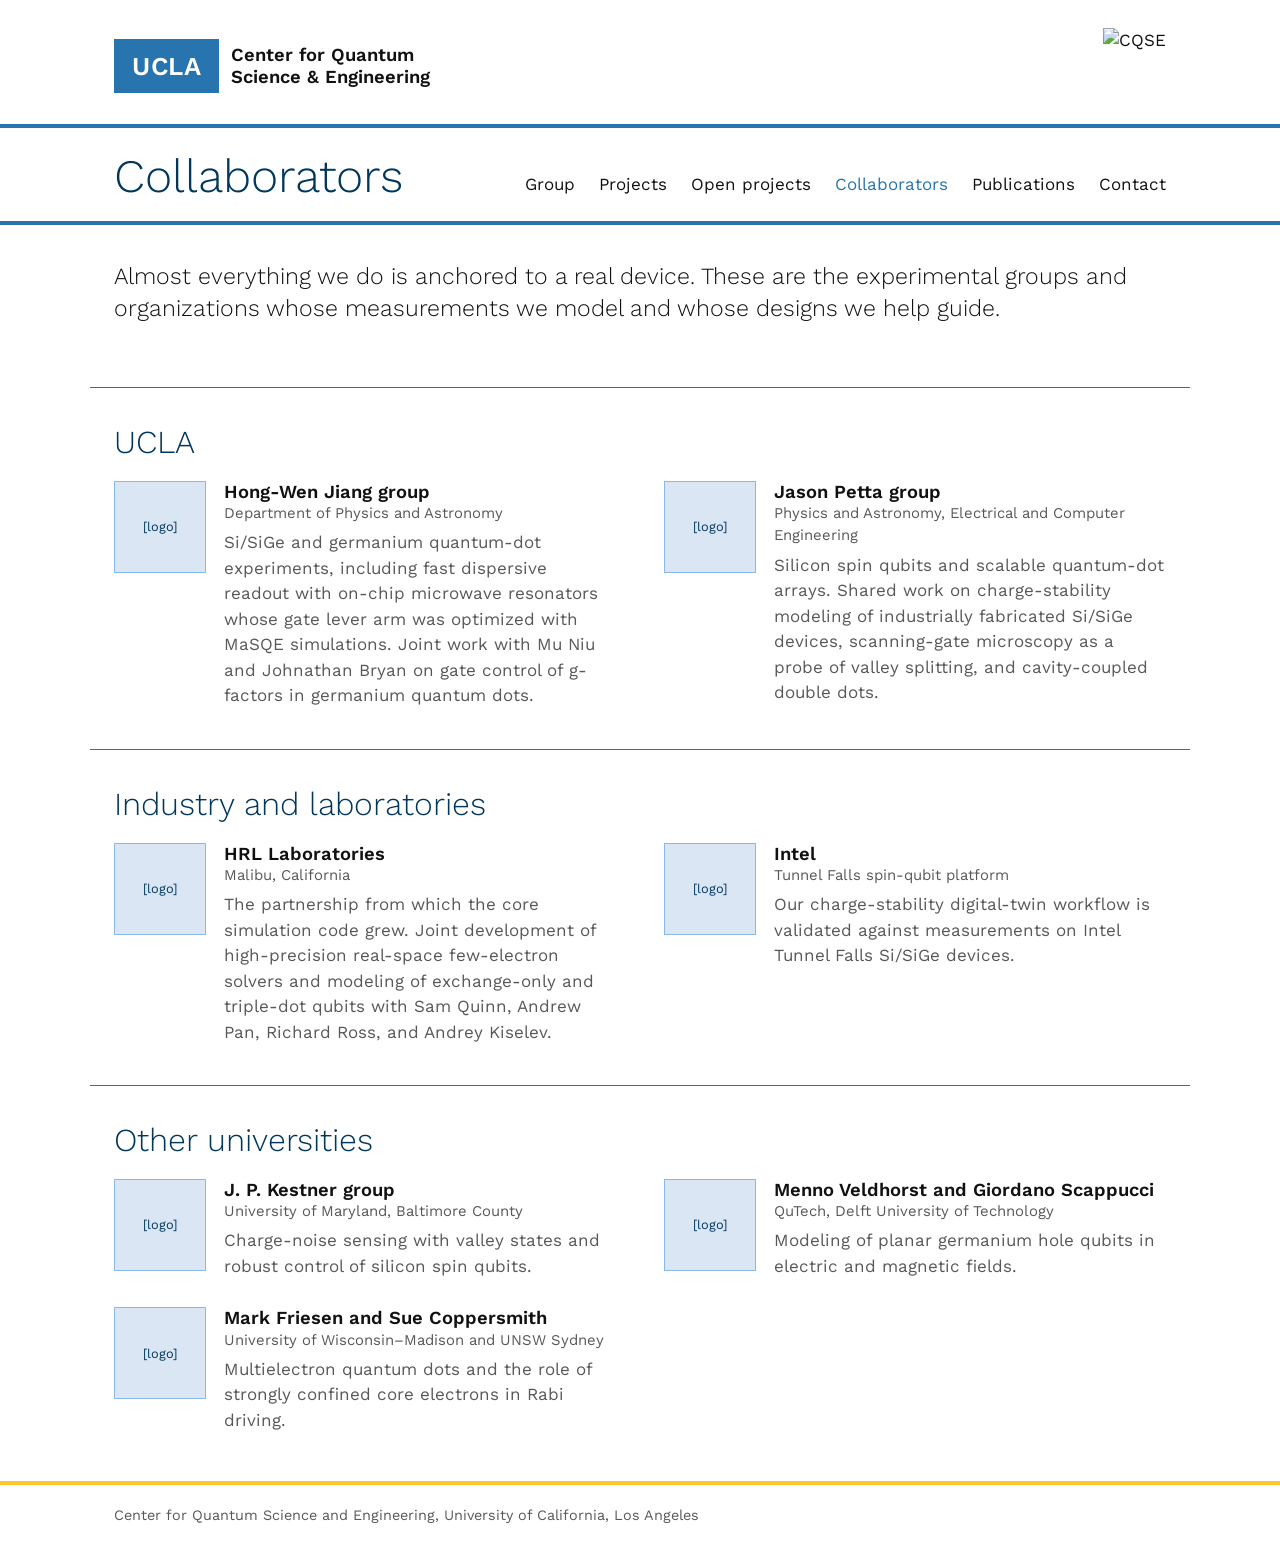
==== collaborators.html @ 6f3a51d3 "Add files via upload" ====
<!DOCTYPE html>
<html lang="en">
<head>
<meta charset="utf-8">
<meta name="viewport" content="width=device-width, initial-scale=1">
<title>Collaborators — Quantum Device Modeling Group, UCLA</title>
<link rel="preconnect" href="https://fonts.googleapis.com">
<link rel="preconnect" href="https://fonts.gstatic.com" crossorigin>
<link href="https://fonts.googleapis.com/css2?family=Work+Sans:wght@300;400;600&display=swap" rel="stylesheet">
<link rel="stylesheet" href="style.css">
</head>
<body>
<header>
  <div class="wrap lockup">
    <a class="ucla" href="https://www.cqse.ucla.edu/"><span class="ucla-mark">UCLA</span><span class="ucla-text">Center for Quantum<br>Science &amp; Engineering</span></a>
    <img class="cqse" src="images/cqse-logo.png" alt="CQSE">
  </div>
  <div class="rule"></div>
  <div class="wrap titlebar">
    <h1>Collaborators</h1>
    <nav aria-label="Sections"><ul><li><a href="index.html#group">Group</a></li><li><a href="index.html#projects">Projects</a></li><li><a href="index.html#open">Open projects</a></li><li><a href="collaborators.html" aria-current="page">Collaborators</a></li><li><a href="index.html#publications">Publications</a></li><li><a href="index.html#contact">Contact</a></li></ul></nav>
  </div>
  <div class="rule"></div>
</header>

<main>
  <section class="wrap"><p class="lede narrow">Almost everything we do is anchored to a real device. These are the experimental groups and organizations whose measurements we model and whose designs we help guide.</p></section>
  <section class="wrap"><h2>UCLA</h2><div class="collab-grid"><div class="collab">
      <div class="logo placeholder small-ph">[logo]</div>
      <div><h3>Hong-Wen Jiang group</h3><div class="muted small">Department of Physics and Astronomy</div><p class="muted">Si/SiGe and germanium quantum-dot experiments, including fast dispersive readout with on-chip microwave resonators whose gate lever arm was optimized with MaSQE simulations. Joint work with Mu Niu and Johnathan Bryan on gate control of g-factors in germanium quantum dots.</p></div>
    </div><div class="collab">
      <div class="logo placeholder small-ph">[logo]</div>
      <div><h3>Jason Petta group</h3><div class="muted small">Physics and Astronomy, Electrical and Computer Engineering</div><p class="muted">Silicon spin qubits and scalable quantum-dot arrays. Shared work on charge-stability modeling of industrially fabricated Si/SiGe devices, scanning-gate microscopy as a probe of valley splitting, and cavity-coupled double dots.</p></div>
    </div></div></section>
<section class="wrap"><h2>Industry and laboratories</h2><div class="collab-grid"><div class="collab">
      <div class="logo placeholder small-ph">[logo]</div>
      <div><h3>HRL Laboratories</h3><div class="muted small">Malibu, California</div><p class="muted">The partnership from which the core simulation code grew. Joint development of high-precision real-space few-electron solvers and modeling of exchange-only and triple-dot qubits with Sam Quinn, Andrew Pan, Richard Ross, and Andrey Kiselev.</p></div>
    </div><div class="collab">
      <div class="logo placeholder small-ph">[logo]</div>
      <div><h3>Intel</h3><div class="muted small">Tunnel Falls spin-qubit platform</div><p class="muted">Our charge-stability digital-twin workflow is validated against measurements on Intel Tunnel Falls Si/SiGe devices.</p></div>
    </div></div></section>
<section class="wrap"><h2>Other universities</h2><div class="collab-grid"><div class="collab">
      <div class="logo placeholder small-ph">[logo]</div>
      <div><h3>J. P. Kestner group</h3><div class="muted small">University of Maryland, Baltimore County</div><p class="muted">Charge-noise sensing with valley states and robust control of silicon spin qubits.</p></div>
    </div><div class="collab">
      <div class="logo placeholder small-ph">[logo]</div>
      <div><h3>Menno Veldhorst and Giordano Scappucci</h3><div class="muted small">QuTech, Delft University of Technology</div><p class="muted">Modeling of planar germanium hole qubits in electric and magnetic fields.</p></div>
    </div><div class="collab">
      <div class="logo placeholder small-ph">[logo]</div>
      <div><h3>Mark Friesen and Sue Coppersmith</h3><div class="muted small">University of Wisconsin–Madison and UNSW Sydney</div><p class="muted">Multielectron quantum dots and the role of strongly confined core electrons in Rabi driving.</p></div>
    </div></div></section>

</main>
<footer><div class="wrap">Center for Quantum Science and Engineering, University of California, Los Angeles</div></footer>
</body>
</html>
---- style.css ----
:root { --blue:#2774AE; --navy:#00375B; --gold:#FFC72B; --lightblue:#DAE6F4; --midblue:#8AB8E8; --gray:#57585B; --line:#D5DBE0; --ink:#111111; }
* { box-sizing: border-box; }
html { scroll-behavior: smooth; }
@media (prefers-reduced-motion: reduce) { html { scroll-behavior: auto; } }
body { margin: 0; background: #fff; color: var(--ink); font-family: "Helvetica Neue", "Work Sans", Helvetica, Arial, sans-serif; font-size: 17px; line-height: 1.5; }
h1, h2, h3 { margin: 0; line-height: 1.15; }
h1 { font-size: clamp(1.8rem, 4vw, 2.9rem); font-weight: 300; color: var(--navy); }
h2 { font-size: clamp(1.5rem, 3vw, 2rem); font-weight: 300; color: var(--navy); margin-bottom: 20px; }
h3 { font-size: 1.35rem; font-weight: 600; }
a { color: var(--blue); text-decoration: none; }
a:hover { color: var(--navy); text-decoration: underline; }
:focus-visible { outline: 2px solid var(--gold); outline-offset: 3px; }
.wrap { max-width: 1100px; margin: 0 auto; padding-left: 24px; padding-right: 24px; }
.muted { color: var(--gray); }
.small { font-size: 0.93rem; }
.name { font-weight: 600; }
.rule { height: 4px; background: var(--blue); }
p { margin: 0 0 1em; }

/* header */
.lockup { display: flex; justify-content: space-between; align-items: center; gap: 16px; padding-top: 28px; padding-bottom: 20px; }
.ucla { display: flex; align-items: center; gap: 12px; color: var(--ink); text-decoration: none; }
.ucla:hover { text-decoration: none; }
.ucla-mark { background: var(--blue); color: #fff; font-weight: 600; font-size: 1.6rem; letter-spacing: 0.02em; padding: 8px 18px; }
.ucla-text { font-weight: 600; font-size: 1.15rem; line-height: 1.2; }
.cqse { height: 76px; width: auto; }
.titlebar { display: flex; justify-content: space-between; align-items: flex-end; gap: 24px; flex-wrap: wrap; padding-top: 22px; padding-bottom: 18px; }
nav ul { list-style: none; margin: 0; padding: 0 0 6px; display: flex; flex-wrap: wrap; gap: 8px 24px; }
nav a { color: var(--ink); }
nav a[aria-current="page"] { color: var(--blue); }

/* sections */
section { padding-top: 36px; padding-bottom: 40px; }
main > section + section { border-top: 1px solid var(--blue); }
main > section.wrap + section.wrap { max-width: 1100px; }
.intro { display: grid; grid-template-columns: 1fr 1.05fr; gap: 44px; align-items: center; }
.lede { font-size: 1.45rem; font-weight: 300; line-height: 1.35; }
.lede.narrow { max-width: 44em; }
.group-photo { width: 100%; height: auto; display: block; }

/* people */
.people { list-style: none; margin: 0; padding: 0; display: grid; grid-template-columns: repeat(auto-fill, minmax(190px, 1fr)); gap: 28px 24px; }
.headshot { aspect-ratio: 1 / 1; width: 100%; background: var(--lightblue); border: 1px solid var(--midblue); display: flex; align-items: center; justify-content: center; color: var(--navy); font-size: 0.9rem; margin-bottom: 10px; }
.headshot img { width: 100%; height: 100%; object-fit: cover; display: block; }
.role { color: var(--gray); font-size: 0.93rem; line-height: 1.35; }
.alumni { margin-top: 32px; }
.alumni h3 { font-size: 1.05rem; margin-bottom: 6px; }
.alumni ul { list-style: none; margin: 0; padding: 0; }

/* projects */
.project { display: grid; grid-template-columns: 400px 1fr; gap: 40px; align-items: start; padding: 32px 0; border-top: 1px solid var(--line); }
.project:first-of-type { border-top: 0; padding-top: 0; }
.project.flip { grid-template-columns: 1fr 400px; }
.project.flip .pic { order: 2; }
.placeholder { background: var(--lightblue); border: 1px solid var(--midblue); color: var(--navy); font-size: 0.9rem; text-align: center; display: flex; align-items: center; justify-content: center; padding: 20px; }
.pic .placeholder { aspect-ratio: 16 / 10; width: 100%; }
.pic img { width: 100%; height: auto; display: block; }
.project h3 { margin-bottom: 10px; }
.chips { display: flex; flex-wrap: wrap; gap: 8px 18px; margin: 4px 0 8px; font-size: 0.95rem; }
.chip { display: inline-flex; align-items: center; gap: 8px; }
.selpubs { margin-top: 14px; font-size: 0.95rem; }
.selpubs .label { font-weight: 600; margin-bottom: 4px; }
.selpubs ul { list-style: none; margin: 0; padding: 0; display: grid; gap: 4px; }

/* tabs */
.tabs { display: flex; flex-wrap: wrap; gap: 0 28px; border-bottom: 1px solid var(--line); margin-bottom: 8px; }
.tabs [role=tab] { font: inherit; font-size: 1.05rem; background: none; border: 0; border-bottom: 3px solid transparent; margin-bottom: -1px; padding: 12px 0 10px; color: var(--gray); cursor: pointer; }
.tabs [role=tab][aria-selected=true] { color: var(--navy); font-weight: 600; border-bottom-color: var(--gold); }
.panel .blurb { padding: 20px 0 4px; font-size: 1.25rem; color: var(--navy); }
.panel .project:first-of-type { padding-top: 12px; }
.sub { margin-top: 10px; }
.sub h4 { margin: 0 0 2px; font-size: 1.05rem; }
.sub p { font-size: 0.97rem; }
.face { width: 32px; height: 32px; border-radius: 50%; object-fit: cover; border: 2px solid var(--gold); flex-shrink: 0; }
.face.alum { border-color: var(--midblue); }
.face.empty { display: inline-block; background: var(--lightblue); }
.alumni li { display: flex; align-items: center; gap: 10px; margin: 6px 0; }

/* open projects */
.open { list-style: none; margin: 0; padding: 0; display: grid; grid-template-columns: repeat(2, minmax(0, 1fr)); gap: 24px 48px; }
.open li { border-top: 1px solid var(--line); padding-top: 12px; }
.open p { margin: 6px 0 8px; }
.open .who { color: var(--navy); font-size: 0.9rem; }
.narrow { max-width: 60ch; }

/* publications */
.pubs { list-style: none; margin: 0; padding: 0; }
.pubs li { display: grid; grid-template-columns: 56px 1fr; gap: 16px; padding: 12px 0; border-top: 1px solid var(--line); }
.pubs .year { color: var(--gray); font-variant-numeric: tabular-nums; }
.pubs a { font-weight: 600; }

/* contact */
.contact { display: grid; grid-template-columns: 1fr 1.4fr; gap: 48px; }
.contact .join { padding-top: 52px; max-width: 34em; }

/* collaborators */
.collab-grid { display: grid; grid-template-columns: repeat(2, minmax(0, 1fr)); gap: 28px 48px; }
.collab { display: flex; gap: 18px; align-items: flex-start; }
.collab h3 { font-size: 1.15rem; }
.collab p { margin: 6px 0 0; }
.small-ph { width: 92px; height: 92px; flex-shrink: 0; padding: 8px; font-size: 0.8rem; }

footer { border-top: 4px solid var(--gold); margin-top: 8px; padding: 20px 0 36px; color: var(--gray); font-size: 0.9rem; }

/* responsive */
@media (max-width: 900px) {
  .project { grid-template-columns: 1fr; gap: 20px; }
  .project.flip .pic { order: 0; }
  .contact { grid-template-columns: 1fr; gap: 28px; }
  .contact .join { padding-top: 0; }
  .collab-grid { grid-template-columns: 1fr; }
  .open { grid-template-columns: 1fr; }
}
@media (max-width: 720px) {
  body { font-size: 16px; }
  .intro { grid-template-columns: 1fr; gap: 24px; }
  .group-photo { order: -1; }
  .cqse { height: 56px; }
  .ucla-mark { font-size: 1.2rem; padding: 6px 12px; }
  .ucla-text { font-size: 0.95rem; }
  .people { grid-template-columns: repeat(2, minmax(0, 1fr)); gap: 20px 16px; }
  .pubs li { grid-template-columns: 1fr; gap: 2px; }
  .titlebar { padding-bottom: 12px; }
}
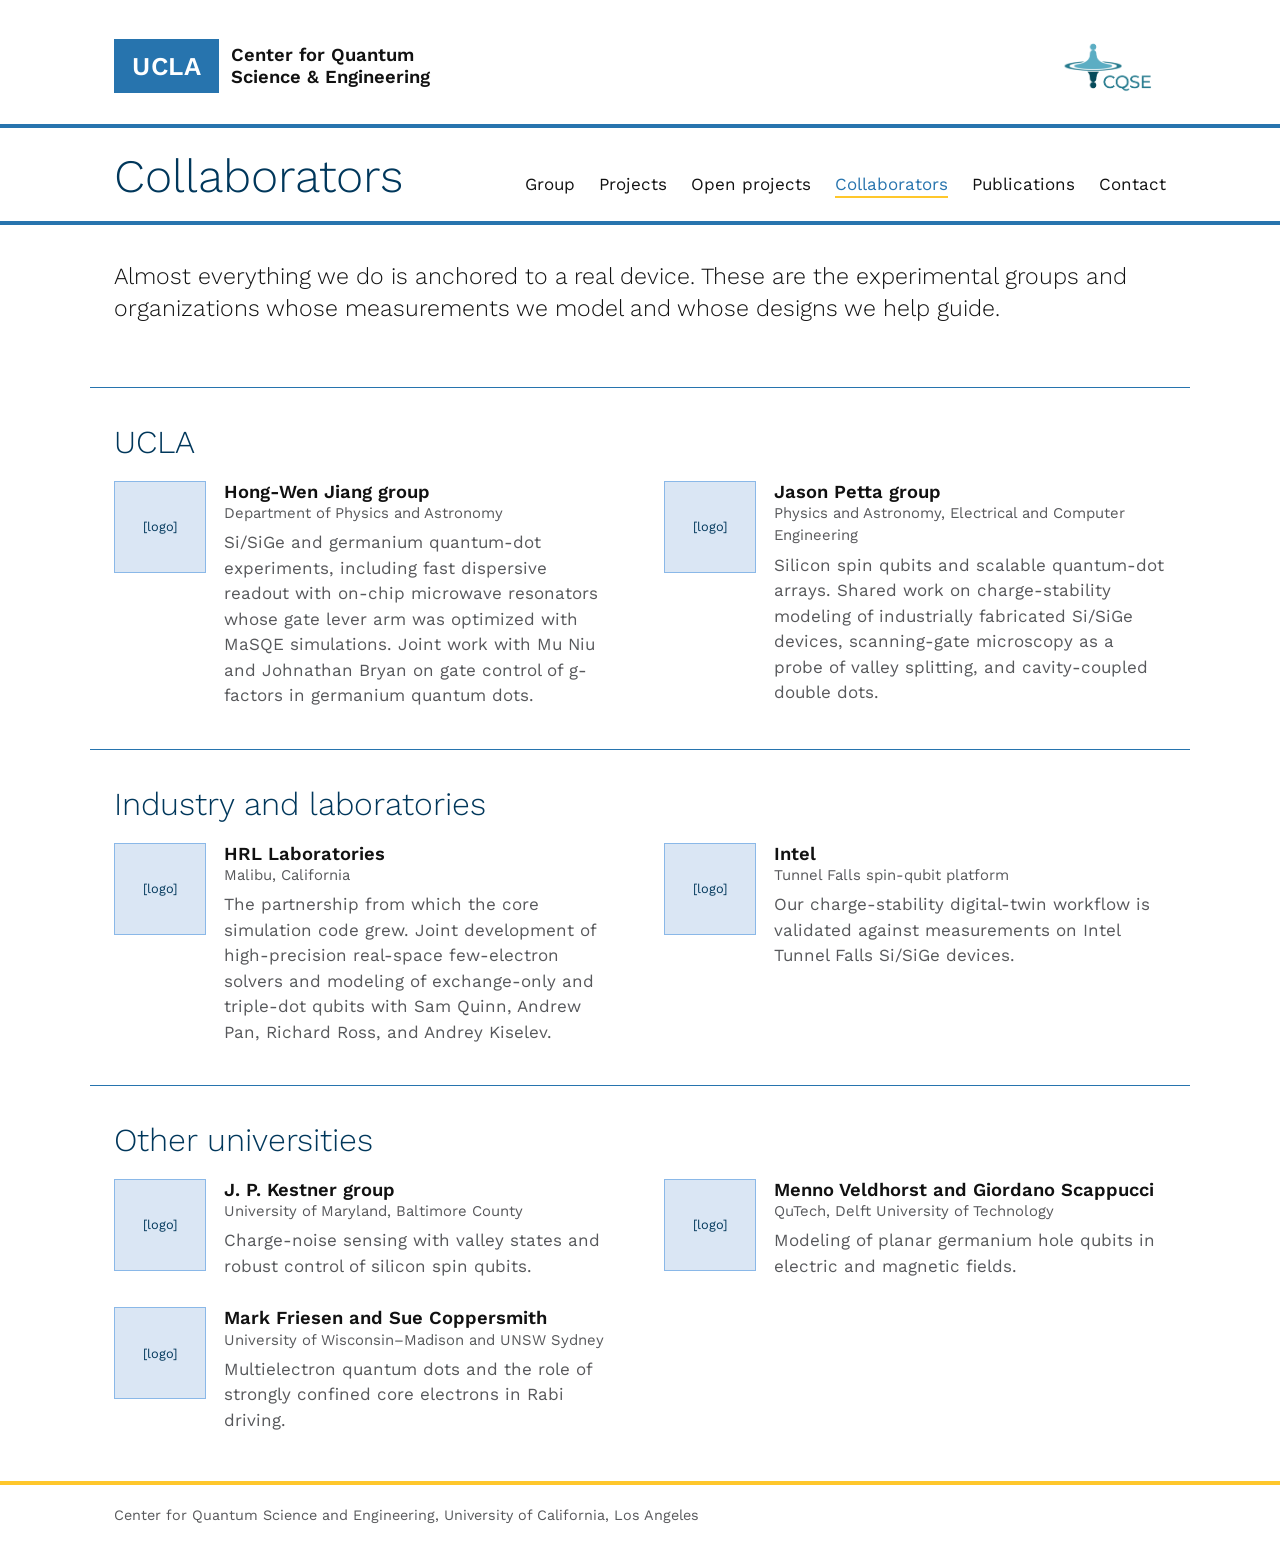
==== commit 75bb0dcb: "Add files via upload" ====
--- a/collaborators.html
+++ b/collaborators.html
@@ -51,6 +51,71 @@
     </div></div></section>
 
 </main>
+<script>
+(function () {
+  var tabs = document.querySelectorAll('.tabs [role=tab]');
+  if (!document.getElementById('person-panel')) { document.querySelectorAll('main > section, .collab').forEach(function (el) { el.classList.add('reveal'); }); if ('IntersectionObserver' in window) { var io2 = new IntersectionObserver(function (es) { es.forEach(function (e) { if (e.isIntersecting) { e.target.classList.add('in'); io2.unobserve(e.target); } }); }); document.querySelectorAll('.reveal').forEach(function (el) { io2.observe(el); }); } return; }
+  function show(id, push) {
+    tabs.forEach(function (t) { t.setAttribute('aria-selected', t.dataset.theme === id ? 'true' : 'false'); });
+    document.querySelectorAll('.panel').forEach(function (p) { p.hidden = p.id !== 'theme-' + id; });
+    if (push && history.replaceState) history.replaceState(null, '', '#' + id);
+  }
+  tabs.forEach(function (t) { t.addEventListener('click', function () { show(t.dataset.theme, true); }); });
+  var h = location.hash.replace('#', '');
+  if (document.getElementById('theme-' + h)) { show(h, false); document.getElementById('projects').scrollIntoView(); }
+  document.querySelectorAll('.more-btn').forEach(function (b) {
+    b.addEventListener('click', function () {
+      document.querySelectorAll('#' + b.dataset.target + ' .more').forEach(function (li) { li.hidden = false; });
+      b.remove();
+    });
+  });
+  var PERSONS = {};
+  var panel = document.getElementById('person-panel'), inner = panel.querySelector('.person-inner'), current = null;
+  function bold(a, last) { return a.replace(new RegExp('([A-Z]\\.(?:\\s?-?[A-Z]\\.)*\\s)?' + last + '\\b', 'g'), function (m) { return '<strong>' + m + '</strong>'; }); }
+  function pubRow(p, last) {
+    var t = p.u ? '<a href="' + p.u + '">' + p.t + '</a>' : '<span class="name">' + p.t + '</span>';
+    return '<li><span class="year">' + p.y + '</span><div>' + t + '<div class="muted small">' + bold(p.a, last).replace(/\.$/, '') + '. ' + p.v + '</div></div></li>';
+  }
+  function render(k) {
+    var d = PERSONS[k];
+    var papers = d.pubs.filter(function (p) { return !p.talk; }), talks = d.pubs.filter(function (p) { return p.talk; });
+    var h = '<button class="close" aria-label="Close">×</button>';
+    h += '<div class="person-head"><img src="' + d.img + '" alt="" onerror="this.style.display=\'none\'"><div><h3>' + d.name + (d.alumni ? ' <span class="muted small">(alumni)</span>' : '') + '</h3><div class="muted">' + d.role + '</div></div></div>';
+    h += '<div class="person-cols">';
+    h += '<div><h4>Projects</h4>' + (d.projects.length ? '<ul class="plist">' + d.projects.map(function (p) { return '<li><a href="#' + p.theme + '" data-theme="' + p.theme + '" data-project="' + p.id + '">' + p.title + '</a><div class="muted small">' + p.themeLabel + '</div></li>'; }).join('') + '</ul>' : '<p class="muted small">None listed yet.</p>');
+    if (d.open.length) h += '<h4>Open and ongoing</h4><ul class="plist">' + d.open.map(function (o) { return '<li>' + o.t + '<div class="muted small">' + o.who + '</div></li>'; }).join('') + '</ul>';
+    h += '</div>';
+    h += '<div><h4>Publications</h4>' + (papers.length ? '<ul class="pubs compact">' + papers.map(function (p) { return pubRow(p, d.last); }).join('') + '</ul>' : '<p class="muted small">None listed yet.</p>');
+    if (talks.length) h += '<h4>Talks</h4><ul class="pubs compact">' + talks.map(function (p) { return pubRow(p, d.last); }).join('') + '</ul>';
+    h += '</div></div>';
+    inner.innerHTML = h;
+    inner.querySelector('.close').addEventListener('click', closePanel);
+    inner.querySelectorAll('a[data-theme]').forEach(function (a) { a.addEventListener('click', function (ev) { ev.preventDefault(); show(a.dataset.theme, true); var el = document.getElementById(a.dataset.project); if (el) { el.scrollIntoView({ behavior: 'smooth', block: 'start' }); el.classList.add('flash'); setTimeout(function () { el.classList.remove('flash'); }, 1600); } }); });
+  }
+  function openPerson(k) {
+    document.querySelectorAll('.person').forEach(function (el) { el.classList.toggle('selected', el.dataset.person === k); el.classList.toggle('dim', el.dataset.person !== k); });
+    if (current && panel.classList.contains('is-open')) {
+      inner.classList.add('swap');
+      setTimeout(function () { render(k); inner.classList.remove('swap'); }, 180);
+    } else { render(k); }
+    current = k; panel.classList.add('is-open');
+    setTimeout(function () { panel.scrollIntoView({ behavior: 'smooth', block: 'nearest' }); }, 60);
+  }
+  function closePanel() {
+    panel.classList.remove('is-open'); current = null;
+    document.querySelectorAll('.person').forEach(function (el) { el.classList.remove('selected', 'dim'); });
+  }
+  document.querySelectorAll('.person').forEach(function (el) {
+    el.addEventListener('click', function () { if (current === el.dataset.person && panel.classList.contains('is-open')) closePanel(); else openPerson(el.dataset.person); });
+    el.addEventListener('keydown', function (ev) { if (ev.key === 'Enter' || ev.key === ' ') { ev.preventDefault(); el.click(); } });
+  });
+  document.addEventListener('keydown', function (ev) { if (ev.key === 'Escape') closePanel(); });
+  if ('IntersectionObserver' in window && !window.matchMedia('(prefers-reduced-motion: reduce)').matches) {
+    var io = new IntersectionObserver(function (es) { es.forEach(function (e) { if (e.isIntersecting) { e.target.classList.add('in'); io.unobserve(e.target); } }); }, { rootMargin: '0px 0px -8% 0px' });
+    document.querySelectorAll('main > section, .project, .people li, .open li, .collab').forEach(function (el) { el.classList.add('reveal'); io.observe(el); });
+  }
+})();
+</script>
 <footer><div class="wrap">Center for Quantum Science and Engineering, University of California, Los Angeles</div></footer>
 </body>
 </html>
--- a/style.css
+++ b/style.css
@@ -1,6 +1,7 @@
 
 :root { --blue:#2774AE; --navy:#00375B; --gold:#FFC72B; --lightblue:#DAE6F4; --midblue:#8AB8E8; --gray:#57585B; --line:#D5DBE0; --ink:#111111; }
 * { box-sizing: border-box; }
+[hidden] { display: none !important; }
 html { scroll-behavior: smooth; }
 @media (prefers-reduced-motion: reduce) { html { scroll-behavior: auto; } }
 body { margin: 0; background: #fff; color: var(--ink); font-family: "Helvetica Neue", "Work Sans", Helvetica, Arial, sans-serif; font-size: 17px; line-height: 1.5; }
@@ -103,6 +104,62 @@
 
 footer { border-top: 4px solid var(--gold); margin-top: 8px; padding: 20px 0 36px; color: var(--gray); font-size: 0.9rem; }
 
+/* polish and motion */
+.reveal { opacity: 0; transform: translateY(14px); transition: opacity 0.6s ease, transform 0.6s ease; }
+.reveal.in { opacity: 1; transform: none; }
+.panel { animation: fadein 0.35s ease; }
+@keyframes fadein { from { opacity: 0; transform: translateY(6px); } to { opacity: 1; transform: none; } }
+nav a { position: relative; padding-bottom: 2px; }
+nav a::after { content: ""; position: absolute; left: 0; right: 100%; bottom: -2px; height: 2px; background: var(--gold); transition: right 0.25s ease; }
+nav a:hover::after, nav a[aria-current="page"]::after { right: 0; }
+nav a:hover { text-decoration: none; color: var(--navy); }
+.headshot { overflow: hidden; }
+.headshot img { transition: transform 0.4s ease; }
+.people li:hover .headshot img { transform: scale(1.04); }
+.headshot .ph { color: var(--navy); font-size: 0.8rem; padding: 12px; text-align: center; }
+.face.empty { display: inline-block; width: 32px; height: 32px; border-radius: 50%; background: var(--lightblue); border: 2px solid var(--midblue); }
+.pic img { transition: transform 0.4s ease; }
+.project:hover .pic img { transform: scale(1.02); }
+.tabs [role=tab] { transition: color 0.2s ease, border-color 0.2s ease; }
+.tabs [role=tab]:hover { color: var(--navy); }
+.more-btn { font: inherit; font-size: 0.95rem; margin-top: 14px; padding: 8px 16px; background: transparent; color: var(--blue); border: 1px solid var(--blue); cursor: pointer; transition: background 0.2s ease, color 0.2s ease; }
+.more-btn:hover { background: var(--blue); color: #fff; }
+.sub-h2 { margin-top: 40px; }
+.pubs a:hover { text-decoration: none; color: var(--navy); }
+.pubs li { transition: background 0.2s ease; }
+.pubs li:hover { background: #F7F9FC; }
+.group-photo { box-shadow: 0 8px 28px rgba(0,55,91,0.12); }
+@media print { .reveal { opacity: 1; transform: none; } }
+@media (prefers-reduced-motion: reduce) { .reveal { opacity: 1; transform: none; transition: none; } .panel { animation: none; } * { transition: none !important; } }
+
+/* person spotlight */
+.person { cursor: pointer; transition: transform 0.35s cubic-bezier(.2,.8,.2,1), opacity 0.35s ease; border-radius: 4px; }
+.people .person:hover { transform: translateY(-4px); }
+.person.selected .headshot { box-shadow: 0 0 0 3px var(--gold), 0 10px 24px rgba(0,55,91,0.18); }
+.people .person.selected { transform: translateY(-4px) scale(1.03); }
+.person.dim { opacity: 0.55; }
+.alumni .person.selected .face { box-shadow: 0 0 0 3px var(--gold); }
+.person-panel { display: grid; grid-template-rows: 0fr; opacity: 0; transition: grid-template-rows 0.45s cubic-bezier(.2,.8,.2,1), opacity 0.35s ease, margin 0.45s ease; margin-top: 0; }
+.person-panel.is-open { grid-template-rows: 1fr; opacity: 1; margin-top: 28px; }
+.person-inner { overflow: hidden; position: relative; background: #F7F9FC; border-top: 3px solid var(--gold); transition: opacity 0.18s ease, transform 0.18s ease; }
+.person-panel.is-open .person-inner { padding: 24px 28px 28px; }
+.person-inner.swap { opacity: 0; transform: translateY(6px); }
+.person-inner .close { position: absolute; top: 12px; right: 16px; font: inherit; font-size: 1.6rem; line-height: 1; background: none; border: 0; color: var(--gray); cursor: pointer; }
+.person-inner .close:hover { color: var(--navy); }
+.person-head { display: flex; align-items: center; gap: 18px; margin-bottom: 20px; }
+.person-head img { width: 72px; height: 72px; border-radius: 50%; object-fit: cover; border: 3px solid var(--gold); }
+.person-head h3 { font-size: 1.4rem; }
+.person-cols { display: grid; grid-template-columns: 1fr 1.6fr; gap: 32px; }
+.person-cols h4 { margin: 0 0 8px; font-size: 0.85rem; letter-spacing: 0.06em; text-transform: uppercase; color: var(--navy); }
+.person-cols h4 + ul + h4 { margin-top: 20px; }
+.plist { list-style: none; margin: 0 0 8px; padding: 0; }
+.plist li { padding: 8px 0; border-top: 1px solid var(--line); }
+.plist a { font-weight: 600; }
+.pubs.compact li { padding: 8px 0; font-size: 0.95rem; grid-template-columns: 48px 1fr; }
+.pubs.compact strong { color: var(--navy); }
+.project.flash { animation: flash 1.6s ease; }
+@keyframes flash { 0% { background: #FFF6D6; } 100% { background: transparent; } }
+
 /* responsive */
 @media (max-width: 900px) {
   .project { grid-template-columns: 1fr; gap: 20px; }
@@ -111,6 +168,7 @@
   .contact .join { padding-top: 0; }
   .collab-grid { grid-template-columns: 1fr; }
   .open { grid-template-columns: 1fr; }
+  .person-cols { grid-template-columns: 1fr; }
 }
 @media (max-width: 720px) {
   body { font-size: 16px; }
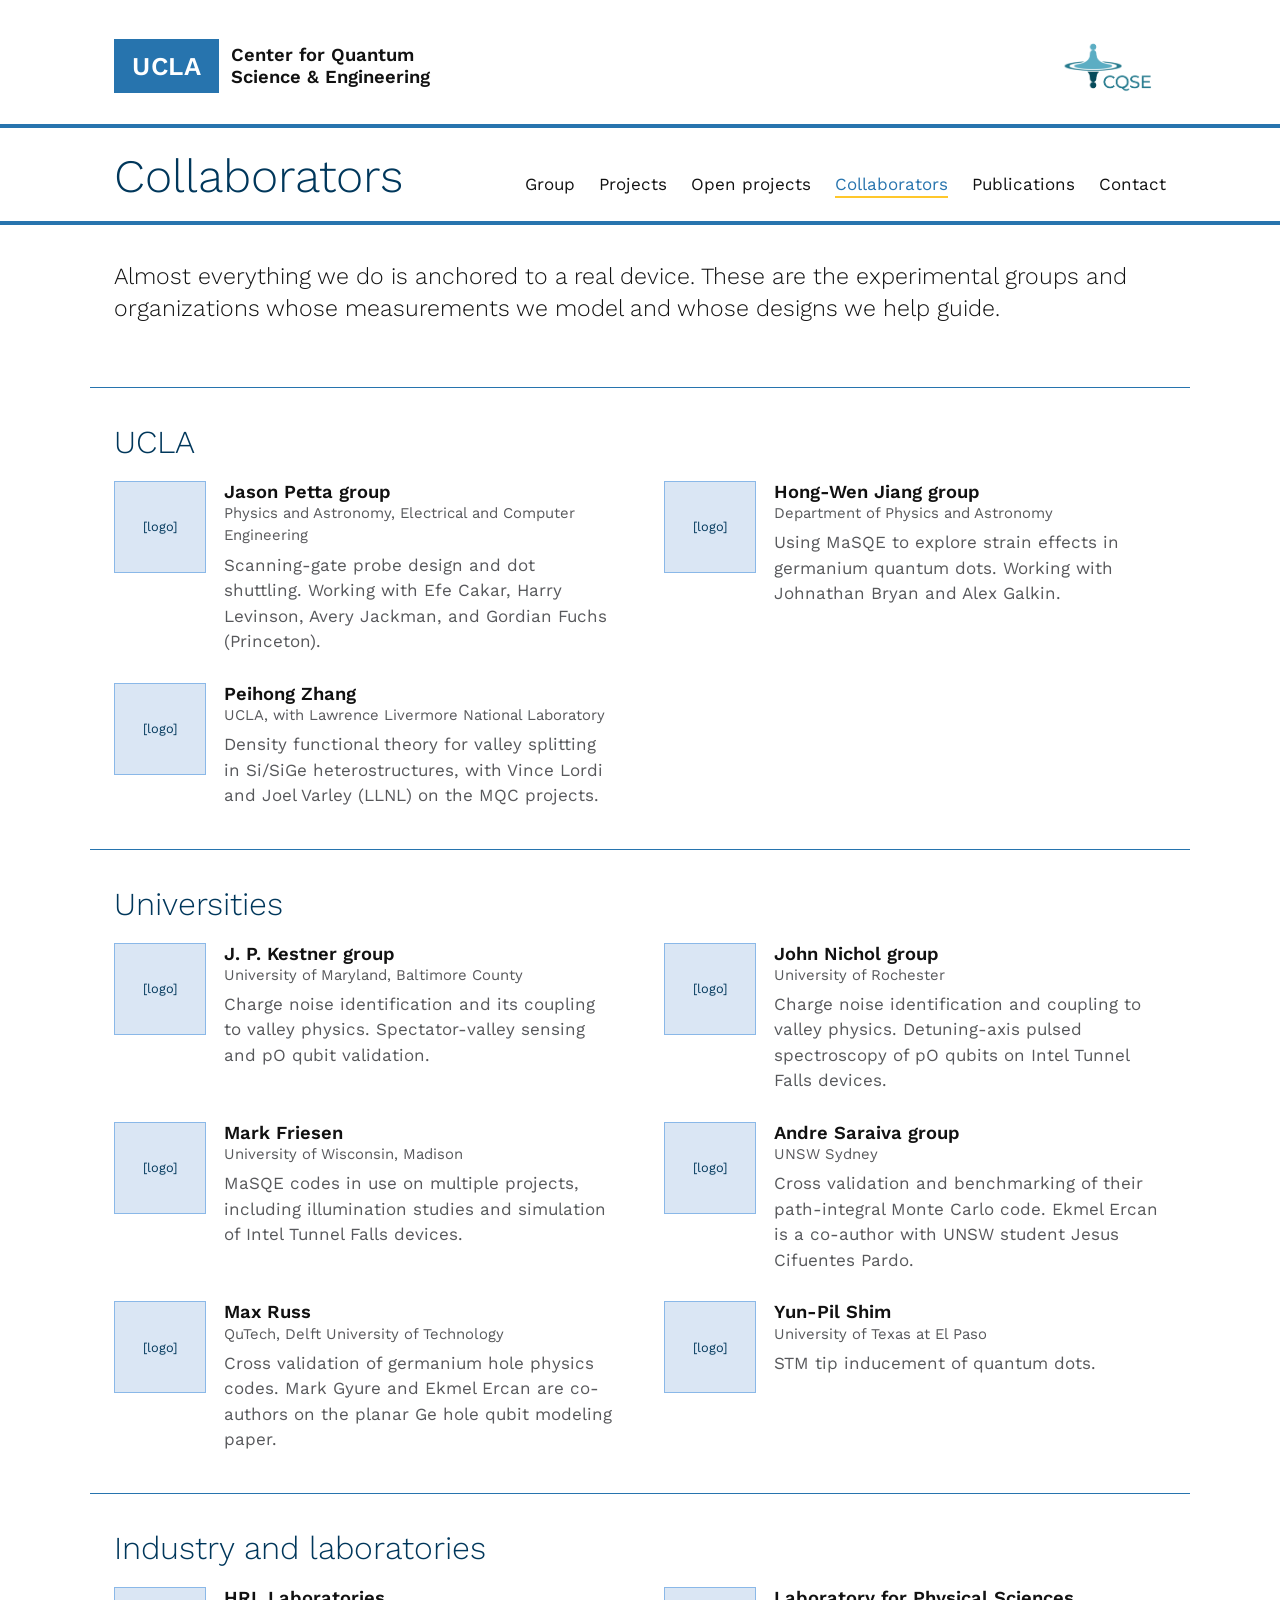
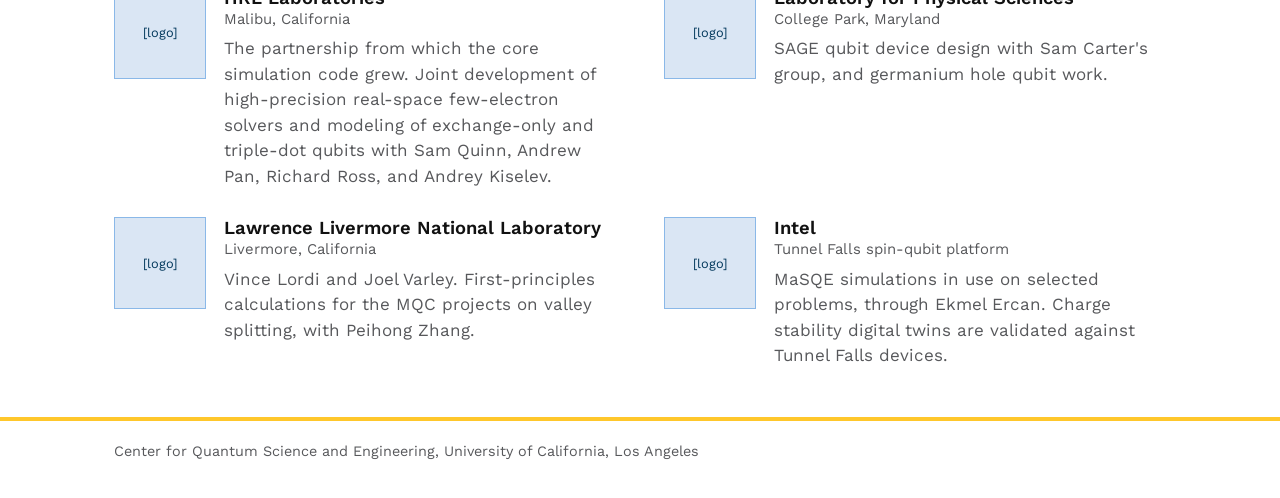
==== commit cc5fa117: "Add files via upload" ====
--- a/collaborators.html
+++ b/collaborators.html
@@ -27,27 +27,45 @@
   <section class="wrap"><p class="lede narrow">Almost everything we do is anchored to a real device. These are the experimental groups and organizations whose measurements we model and whose designs we help guide.</p></section>
   <section class="wrap"><h2>UCLA</h2><div class="collab-grid"><div class="collab">
       <div class="logo placeholder small-ph">[logo]</div>
-      <div><h3>Hong-Wen Jiang group</h3><div class="muted small">Department of Physics and Astronomy</div><p class="muted">Si/SiGe and germanium quantum-dot experiments, including fast dispersive readout with on-chip microwave resonators whose gate lever arm was optimized with MaSQE simulations. Joint work with Mu Niu and Johnathan Bryan on gate control of g-factors in germanium quantum dots.</p></div>
+      <div><h3>Jason Petta group</h3><div class="muted small">Physics and Astronomy, Electrical and Computer Engineering</div><p class="muted">Scanning-gate probe design and dot shuttling. Working with Efe Cakar, Harry Levinson, Avery Jackman, and Gordian Fuchs (Princeton).</p></div>
     </div><div class="collab">
       <div class="logo placeholder small-ph">[logo]</div>
-      <div><h3>Jason Petta group</h3><div class="muted small">Physics and Astronomy, Electrical and Computer Engineering</div><p class="muted">Silicon spin qubits and scalable quantum-dot arrays. Shared work on charge-stability modeling of industrially fabricated Si/SiGe devices, scanning-gate microscopy as a probe of valley splitting, and cavity-coupled double dots.</p></div>
+      <div><h3>Hong-Wen Jiang group</h3><div class="muted small">Department of Physics and Astronomy</div><p class="muted">Using MaSQE to explore strain effects in germanium quantum dots. Working with Johnathan Bryan and Alex Galkin.</p></div>
+    </div><div class="collab">
+      <div class="logo placeholder small-ph">[logo]</div>
+      <div><h3>Peihong Zhang</h3><div class="muted small">UCLA, with Lawrence Livermore National Laboratory</div><p class="muted">Density functional theory for valley splitting in Si/SiGe heterostructures, with Vince Lordi and Joel Varley (LLNL) on the MQC projects.</p></div>
+    </div></div></section>
+<section class="wrap"><h2>Universities</h2><div class="collab-grid"><div class="collab">
+      <div class="logo placeholder small-ph">[logo]</div>
+      <div><h3>J. P. Kestner group</h3><div class="muted small">University of Maryland, Baltimore County</div><p class="muted">Charge noise identification and its coupling to valley physics. Spectator-valley sensing and pO qubit validation.</p></div>
+    </div><div class="collab">
+      <div class="logo placeholder small-ph">[logo]</div>
+      <div><h3>John Nichol group</h3><div class="muted small">University of Rochester</div><p class="muted">Charge noise identification and coupling to valley physics. Detuning-axis pulsed spectroscopy of pO qubits on Intel Tunnel Falls devices.</p></div>
+    </div><div class="collab">
+      <div class="logo placeholder small-ph">[logo]</div>
+      <div><h3>Mark Friesen</h3><div class="muted small">University of Wisconsin, Madison</div><p class="muted">MaSQE codes in use on multiple projects, including illumination studies and simulation of Intel Tunnel Falls devices.</p></div>
+    </div><div class="collab">
+      <div class="logo placeholder small-ph">[logo]</div>
+      <div><h3>Andre Saraiva group</h3><div class="muted small">UNSW Sydney</div><p class="muted">Cross validation and benchmarking of their path-integral Monte Carlo code. Ekmel Ercan is a co-author with UNSW student Jesus Cifuentes Pardo.</p></div>
+    </div><div class="collab">
+      <div class="logo placeholder small-ph">[logo]</div>
+      <div><h3>Max Russ</h3><div class="muted small">QuTech, Delft University of Technology</div><p class="muted">Cross validation of germanium hole physics codes. Mark Gyure and Ekmel Ercan are co-authors on the planar Ge hole qubit modeling paper.</p></div>
+    </div><div class="collab">
+      <div class="logo placeholder small-ph">[logo]</div>
+      <div><h3>Yun-Pil Shim</h3><div class="muted small">University of Texas at El Paso</div><p class="muted">STM tip inducement of quantum dots.</p></div>
     </div></div></section>
 <section class="wrap"><h2>Industry and laboratories</h2><div class="collab-grid"><div class="collab">
       <div class="logo placeholder small-ph">[logo]</div>
       <div><h3>HRL Laboratories</h3><div class="muted small">Malibu, California</div><p class="muted">The partnership from which the core simulation code grew. Joint development of high-precision real-space few-electron solvers and modeling of exchange-only and triple-dot qubits with Sam Quinn, Andrew Pan, Richard Ross, and Andrey Kiselev.</p></div>
     </div><div class="collab">
       <div class="logo placeholder small-ph">[logo]</div>
-      <div><h3>Intel</h3><div class="muted small">Tunnel Falls spin-qubit platform</div><p class="muted">Our charge-stability digital-twin workflow is validated against measurements on Intel Tunnel Falls Si/SiGe devices.</p></div>
-    </div></div></section>
-<section class="wrap"><h2>Other universities</h2><div class="collab-grid"><div class="collab">
-      <div class="logo placeholder small-ph">[logo]</div>
-      <div><h3>J. P. Kestner group</h3><div class="muted small">University of Maryland, Baltimore County</div><p class="muted">Charge-noise sensing with valley states and robust control of silicon spin qubits.</p></div>
+      <div><h3>Laboratory for Physical Sciences</h3><div class="muted small">College Park, Maryland</div><p class="muted">SAGE qubit device design with Sam Carter's group, and germanium hole qubit work.</p></div>
     </div><div class="collab">
       <div class="logo placeholder small-ph">[logo]</div>
-      <div><h3>Menno Veldhorst and Giordano Scappucci</h3><div class="muted small">QuTech, Delft University of Technology</div><p class="muted">Modeling of planar germanium hole qubits in electric and magnetic fields.</p></div>
+      <div><h3>Lawrence Livermore National Laboratory</h3><div class="muted small">Livermore, California</div><p class="muted">Vince Lordi and Joel Varley. First-principles calculations for the MQC projects on valley splitting, with Peihong Zhang.</p></div>
     </div><div class="collab">
       <div class="logo placeholder small-ph">[logo]</div>
-      <div><h3>Mark Friesen and Sue Coppersmith</h3><div class="muted small">University of Wisconsin–Madison and UNSW Sydney</div><p class="muted">Multielectron quantum dots and the role of strongly confined core electrons in Rabi driving.</p></div>
+      <div><h3>Intel</h3><div class="muted small">Tunnel Falls spin-qubit platform</div><p class="muted">MaSQE simulations in use on selected problems, through Ekmel Ercan. Charge stability digital twins are validated against Tunnel Falls devices.</p></div>
     </div></div></section>
 
 </main>
@@ -70,7 +88,7 @@
     });
   });
   var PERSONS = {};
-  var panel = document.getElementById('person-panel'), inner = panel.querySelector('.person-inner'), current = null;
+  var panel = document.getElementById('person-panel'), inner = panel.querySelector('.person-inner'), backdrop = document.getElementById('person-backdrop'), current = null, lastFocus = null;
   function bold(a, last) { return a.replace(new RegExp('([A-Z]\\.(?:\\s?-?[A-Z]\\.)*\\s)?' + last + '\\b', 'g'), function (m) { return '<strong>' + m + '</strong>'; }); }
   function pubRow(p, last) {
     var t = p.u ? '<a href="' + p.u + '">' + p.t + '</a>' : '<span class="name">' + p.t + '</span>';
@@ -80,7 +98,7 @@
     var d = PERSONS[k];
     var papers = d.pubs.filter(function (p) { return !p.talk; }), talks = d.pubs.filter(function (p) { return p.talk; });
     var h = '<button class="close" aria-label="Close">×</button>';
-    h += '<div class="person-head"><img src="' + d.img + '" alt="" onerror="this.style.display=\'none\'"><div><h3>' + d.name + (d.alumni ? ' <span class="muted small">(alumni)</span>' : '') + '</h3><div class="muted">' + d.role + '</div></div></div>';
+    h += '<div class="person-head"><img src="' + d.img + '" alt="" onerror="this.style.display=\'none\'"><div><h3>' + d.name + (d.alumni ? ' <span class="muted small">(alumni)</span>' : '') + '</h3><div class="muted">' + d.role + '</div>' + (d.scholar ? '<div class="small"><a href="' + d.scholar + '" target="_blank" rel="noopener">Profile</a></div>' : '') + '</div></div>';
     h += '<div class="person-cols">';
     h += '<div><h4>Projects</h4>' + (d.projects.length ? '<ul class="plist">' + d.projects.map(function (p) { return '<li><a href="#' + p.theme + '" data-theme="' + p.theme + '" data-project="' + p.id + '">' + p.title + '</a><div class="muted small">' + p.themeLabel + '</div></li>'; }).join('') + '</ul>' : '<p class="muted small">None listed yet.</p>');
     if (d.open.length) h += '<h4>Open and ongoing</h4><ul class="plist">' + d.open.map(function (o) { return '<li>' + o.t + '<div class="muted small">' + o.who + '</div></li>'; }).join('') + '</ul>';
@@ -90,23 +108,28 @@
     h += '</div></div>';
     inner.innerHTML = h;
     inner.querySelector('.close').addEventListener('click', closePanel);
-    inner.querySelectorAll('a[data-theme]').forEach(function (a) { a.addEventListener('click', function (ev) { ev.preventDefault(); show(a.dataset.theme, true); var el = document.getElementById(a.dataset.project); if (el) { el.scrollIntoView({ behavior: 'smooth', block: 'start' }); el.classList.add('flash'); setTimeout(function () { el.classList.remove('flash'); }, 1600); } }); });
+    inner.querySelectorAll('a[data-theme]').forEach(function (a) { a.addEventListener('click', function (ev) { ev.preventDefault(); closePanel(); show(a.dataset.theme, true); var el = document.getElementById(a.dataset.project); if (el) { el.scrollIntoView({ behavior: 'smooth', block: 'start' }); el.classList.add('flash'); setTimeout(function () { el.classList.remove('flash'); }, 1600); } }); });
   }
   function openPerson(k) {
-    document.querySelectorAll('.person').forEach(function (el) { el.classList.toggle('selected', el.dataset.person === k); el.classList.toggle('dim', el.dataset.person !== k); });
+    document.querySelectorAll('.person').forEach(function (el) { el.classList.toggle('selected', el.dataset.person === k); });
     if (current && panel.classList.contains('is-open')) {
       inner.classList.add('swap');
-      setTimeout(function () { render(k); inner.classList.remove('swap'); }, 180);
-    } else { render(k); }
-    current = k; panel.classList.add('is-open');
-    setTimeout(function () { panel.scrollIntoView({ behavior: 'smooth', block: 'nearest' }); }, 60);
+      setTimeout(function () { render(k); inner.scrollTop = 0; inner.classList.remove('swap'); }, 160);
+    } else { render(k); inner.scrollTop = 0; lastFocus = document.activeElement; }
+    current = k; panel.classList.add('is-open'); backdrop.classList.add('is-open'); document.body.classList.add('drawer-open');
+    setTimeout(function () { var c = inner.querySelector('.close'); if (c) c.focus({ preventScroll: true }); }, 350);
   }
   function closePanel() {
-    panel.classList.remove('is-open'); current = null;
-    document.querySelectorAll('.person').forEach(function (el) { el.classList.remove('selected', 'dim'); });
+    if (!panel.classList.contains('is-open')) return;
+    panel.classList.remove('is-open'); backdrop.classList.remove('is-open'); document.body.classList.remove('drawer-open'); current = null;
+    document.querySelectorAll('.person').forEach(function (el) { el.classList.remove('selected'); });
+    if (lastFocus && lastFocus.focus) lastFocus.focus({ preventScroll: true });
   }
+  backdrop.addEventListener('click', closePanel);
+  var sx = null; panel.addEventListener('touchstart', function (e) { sx = e.touches[0].clientX; }, { passive: true });
+  panel.addEventListener('touchend', function (e) { if (sx !== null && e.changedTouches[0].clientX - sx < -70) closePanel(); sx = null; }, { passive: true });
   document.querySelectorAll('.person').forEach(function (el) {
-    el.addEventListener('click', function () { if (current === el.dataset.person && panel.classList.contains('is-open')) closePanel(); else openPerson(el.dataset.person); });
+    el.addEventListener('click', function () { openPerson(el.dataset.person); });
     el.addEventListener('keydown', function (ev) { if (ev.key === 'Enter' || ev.key === ' ') { ev.preventDefault(); el.click(); } });
   });
   document.addEventListener('keydown', function (ev) { if (ev.key === 'Escape') closePanel(); });
--- a/style.css
+++ b/style.css
@@ -130,26 +130,35 @@
 .pubs li:hover { background: #F7F9FC; }
 .group-photo { box-shadow: 0 8px 28px rgba(0,55,91,0.12); }
 @media print { .reveal { opacity: 1; transform: none; } }
-@media (prefers-reduced-motion: reduce) { .reveal { opacity: 1; transform: none; transition: none; } .panel { animation: none; } * { transition: none !important; } }
+@media (prefers-reduced-motion: reduce) { .person-panel, .person-backdrop, .person-inner { transition: none; } .person-panel.is-open .person-cols > div { animation: none; } .reveal { opacity: 1; transform: none; transition: none; } .panel { animation: none; } * { transition: none !important; } }
 
-/* person spotlight */
-.person { cursor: pointer; transition: transform 0.35s cubic-bezier(.2,.8,.2,1), opacity 0.35s ease; border-radius: 4px; }
+/* person drawer */
+.person { cursor: pointer; }
+.people .person { transition: transform 0.35s cubic-bezier(.2,.8,.2,1); border-radius: 4px; }
 .people .person:hover { transform: translateY(-4px); }
+.people .person .name { color: var(--blue); transition: color 0.2s ease; }
+.people .person:hover .name, .people .person.selected .name { color: var(--navy); text-decoration: underline; text-underline-offset: 3px; }
 .person.selected .headshot { box-shadow: 0 0 0 3px var(--gold), 0 10px 24px rgba(0,55,91,0.18); }
-.people .person.selected { transform: translateY(-4px) scale(1.03); }
-.person.dim { opacity: 0.55; }
+.alumni .person .name { color: var(--blue); }
+.alumni .person:hover .name { color: var(--navy); text-decoration: underline; text-underline-offset: 3px; }
 .alumni .person.selected .face { box-shadow: 0 0 0 3px var(--gold); }
-.person-panel { display: grid; grid-template-rows: 0fr; opacity: 0; transition: grid-template-rows 0.45s cubic-bezier(.2,.8,.2,1), opacity 0.35s ease, margin 0.45s ease; margin-top: 0; }
-.person-panel.is-open { grid-template-rows: 1fr; opacity: 1; margin-top: 28px; }
-.person-inner { overflow: hidden; position: relative; background: #F7F9FC; border-top: 3px solid var(--gold); transition: opacity 0.18s ease, transform 0.18s ease; }
-.person-panel.is-open .person-inner { padding: 24px 28px 28px; }
-.person-inner.swap { opacity: 0; transform: translateY(6px); }
-.person-inner .close { position: absolute; top: 12px; right: 16px; font: inherit; font-size: 1.6rem; line-height: 1; background: none; border: 0; color: var(--gray); cursor: pointer; }
+button.chip { font: inherit; background: none; border: 0; padding: 0; color: var(--blue); cursor: pointer; }
+button.chip:hover { color: var(--navy); text-decoration: underline; text-underline-offset: 3px; }
+button.chip .face { transition: transform 0.25s ease; }
+button.chip:hover .face { transform: scale(1.12); }
+.person-backdrop { position: fixed; inset: 0; background: rgba(0,55,91,0.35); opacity: 0; pointer-events: none; transition: opacity 0.35s ease; z-index: 40; backdrop-filter: blur(2px); }
+.person-backdrop.is-open { opacity: 1; pointer-events: auto; }
+.person-panel { position: fixed; top: 0; left: 0; bottom: 0; width: min(600px, 94vw); background: #fff; z-index: 50; transform: translateX(-102%); transition: transform 0.45s cubic-bezier(.2,.8,.2,1); box-shadow: 12px 0 40px rgba(0,55,91,0.18); border-right: 4px solid var(--gold); }
+.person-panel.is-open { transform: none; }
+body.drawer-open { overflow: hidden; }
+.person-inner { height: 100%; overflow-y: auto; padding: 28px 32px 40px; transition: opacity 0.16s ease, transform 0.16s ease; }
+.person-inner.swap { opacity: 0; transform: translateX(-8px); }
+.person-inner .close { position: sticky; top: 0; float: right; font: inherit; font-size: 1.8rem; line-height: 1; background: #fff; border: 0; color: var(--gray); cursor: pointer; padding: 0 0 4px 12px; }
 .person-inner .close:hover { color: var(--navy); }
-.person-head { display: flex; align-items: center; gap: 18px; margin-bottom: 20px; }
-.person-head img { width: 72px; height: 72px; border-radius: 50%; object-fit: cover; border: 3px solid var(--gold); }
-.person-head h3 { font-size: 1.4rem; }
-.person-cols { display: grid; grid-template-columns: 1fr 1.6fr; gap: 32px; }
+.person-head { display: flex; align-items: center; gap: 18px; margin: 4px 0 24px; }
+.person-head img { width: 80px; height: 80px; border-radius: 50%; object-fit: cover; border: 3px solid var(--gold); }
+.person-head h3 { font-size: 1.5rem; }
+.person-cols { display: grid; grid-template-columns: 1fr; gap: 28px; }
 .person-cols h4 { margin: 0 0 8px; font-size: 0.85rem; letter-spacing: 0.06em; text-transform: uppercase; color: var(--navy); }
 .person-cols h4 + ul + h4 { margin-top: 20px; }
 .plist { list-style: none; margin: 0 0 8px; padding: 0; }
@@ -157,6 +166,9 @@
 .plist a { font-weight: 600; }
 .pubs.compact li { padding: 8px 0; font-size: 0.95rem; grid-template-columns: 48px 1fr; }
 .pubs.compact strong { color: var(--navy); }
+.person-panel.is-open .person-cols > div { animation: slidein 0.5s cubic-bezier(.2,.8,.2,1) both; }
+.person-panel.is-open .person-cols > div:nth-child(2) { animation-delay: 0.08s; }
+@keyframes slidein { from { opacity: 0; transform: translateX(-14px); } to { opacity: 1; transform: none; } }
 .project.flash { animation: flash 1.6s ease; }
 @keyframes flash { 0% { background: #FFF6D6; } 100% { background: transparent; } }
 
@@ -168,7 +180,6 @@
   .contact .join { padding-top: 0; }
   .collab-grid { grid-template-columns: 1fr; }
   .open { grid-template-columns: 1fr; }
-  .person-cols { grid-template-columns: 1fr; }
 }
 @media (max-width: 720px) {
   body { font-size: 16px; }
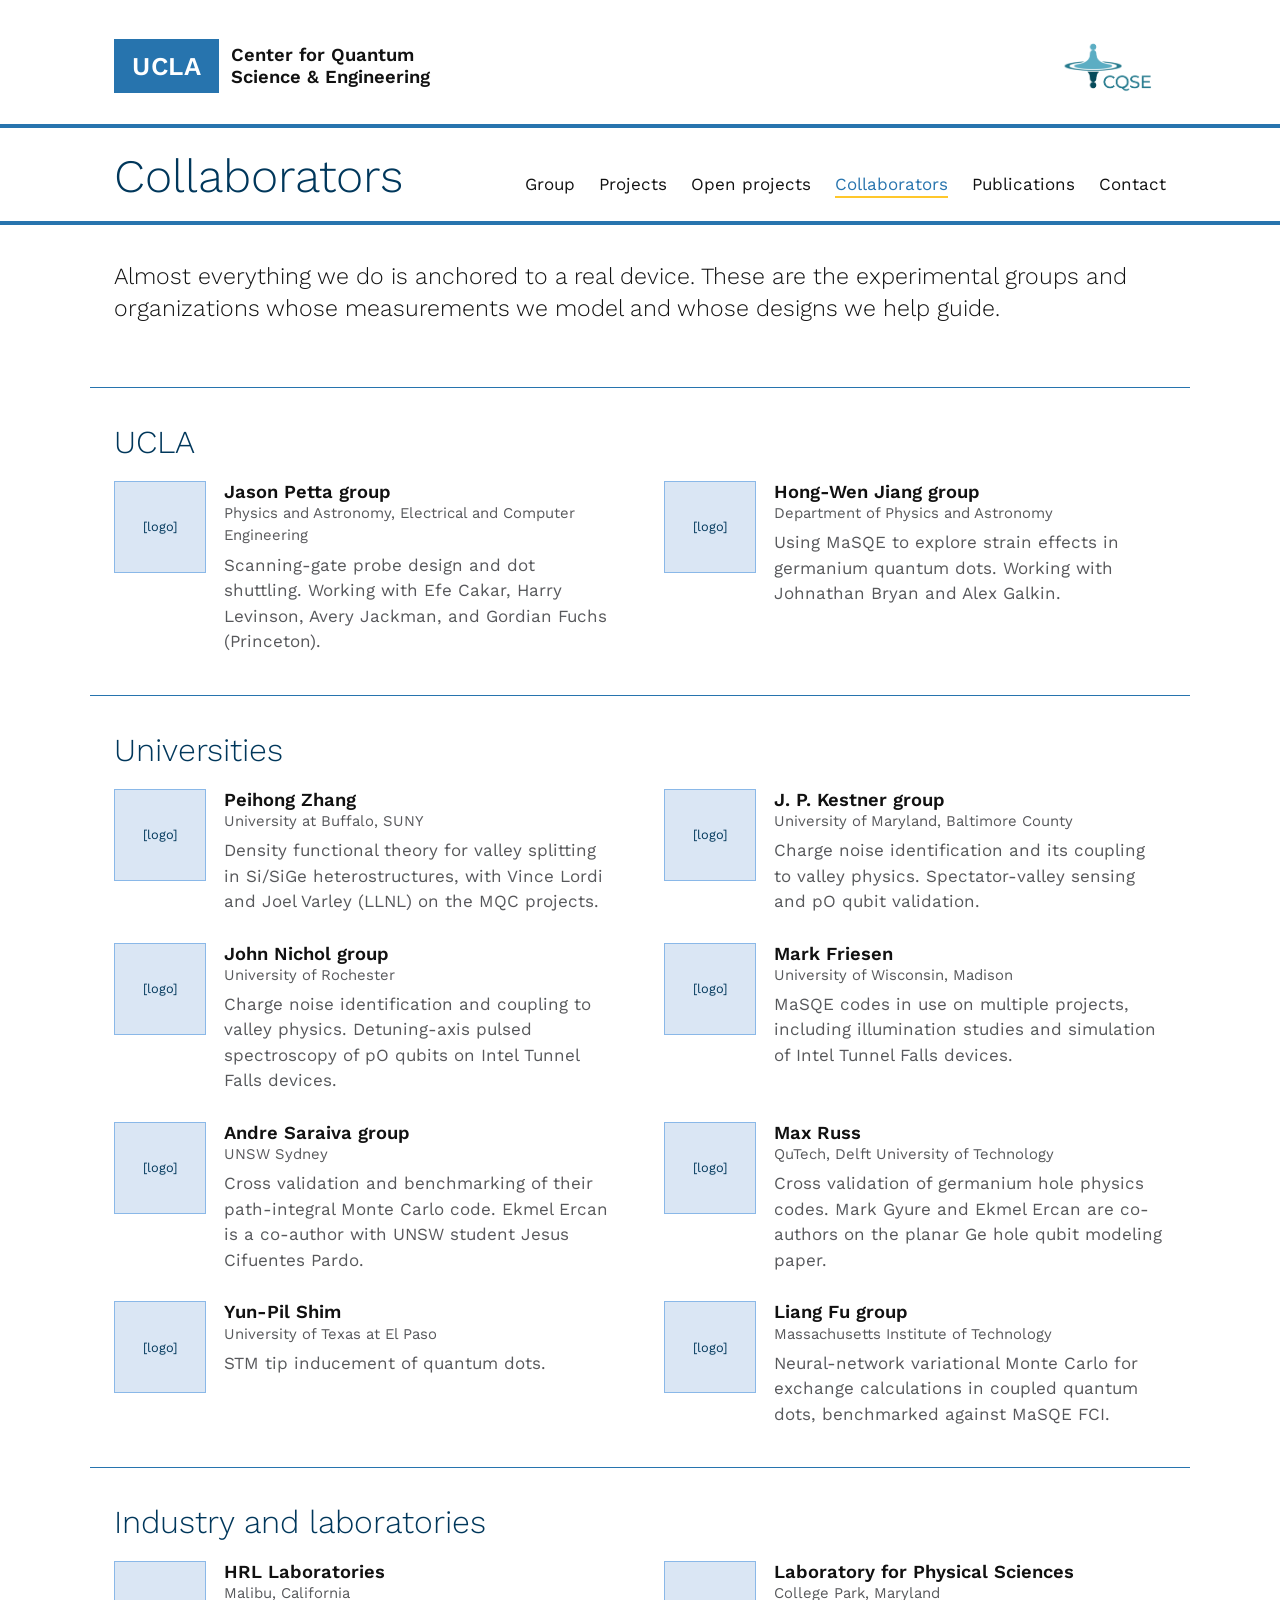
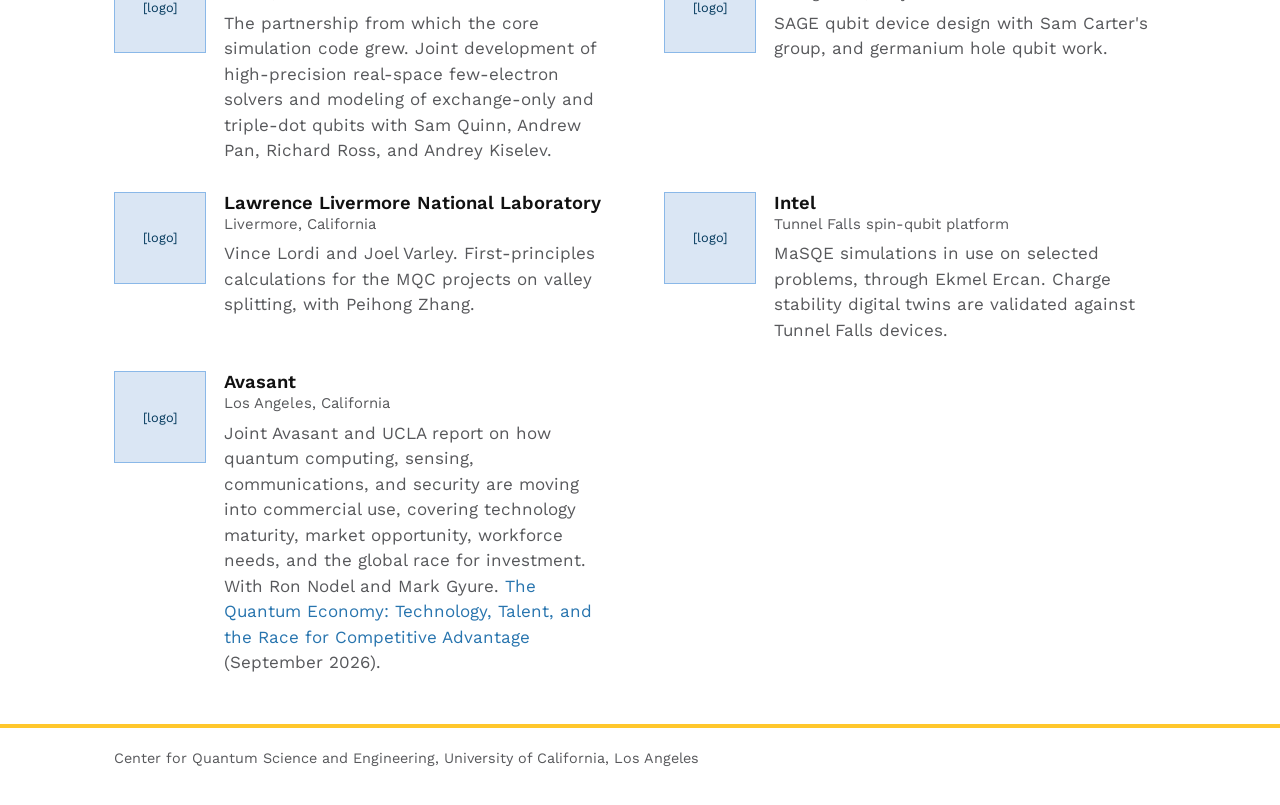
==== commit cd05b14c: "Add files via upload" ====
--- a/collaborators.html
+++ b/collaborators.html
@@ -3,7 +3,7 @@
 <head>
 <meta charset="utf-8">
 <meta name="viewport" content="width=device-width, initial-scale=1">
-<title>Collaborators — Quantum Device Modeling Group, UCLA</title>
+<title>Collaborators | Quantum Device Modeling Group, UCLA</title>
 <link rel="preconnect" href="https://fonts.googleapis.com">
 <link rel="preconnect" href="https://fonts.gstatic.com" crossorigin>
 <link href="https://fonts.googleapis.com/css2?family=Work+Sans:wght@300;400;600&display=swap" rel="stylesheet">
@@ -31,11 +31,11 @@
     </div><div class="collab">
       <div class="logo placeholder small-ph">[logo]</div>
       <div><h3>Hong-Wen Jiang group</h3><div class="muted small">Department of Physics and Astronomy</div><p class="muted">Using MaSQE to explore strain effects in germanium quantum dots. Working with Johnathan Bryan and Alex Galkin.</p></div>
-    </div><div class="collab">
-      <div class="logo placeholder small-ph">[logo]</div>
-      <div><h3>Peihong Zhang</h3><div class="muted small">UCLA, with Lawrence Livermore National Laboratory</div><p class="muted">Density functional theory for valley splitting in Si/SiGe heterostructures, with Vince Lordi and Joel Varley (LLNL) on the MQC projects.</p></div>
     </div></div></section>
 <section class="wrap"><h2>Universities</h2><div class="collab-grid"><div class="collab">
+      <div class="logo placeholder small-ph">[logo]</div>
+      <div><h3>Peihong Zhang</h3><div class="muted small">University at Buffalo, SUNY</div><p class="muted">Density functional theory for valley splitting in Si/SiGe heterostructures, with Vince Lordi and Joel Varley (LLNL) on the MQC projects.</p></div>
+    </div><div class="collab">
       <div class="logo placeholder small-ph">[logo]</div>
       <div><h3>J. P. Kestner group</h3><div class="muted small">University of Maryland, Baltimore County</div><p class="muted">Charge noise identification and its coupling to valley physics. Spectator-valley sensing and pO qubit validation.</p></div>
     </div><div class="collab">
@@ -53,6 +53,9 @@
     </div><div class="collab">
       <div class="logo placeholder small-ph">[logo]</div>
       <div><h3>Yun-Pil Shim</h3><div class="muted small">University of Texas at El Paso</div><p class="muted">STM tip inducement of quantum dots.</p></div>
+    </div><div class="collab">
+      <div class="logo placeholder small-ph">[logo]</div>
+      <div><h3>Liang Fu group</h3><div class="muted small">Massachusetts Institute of Technology</div><p class="muted">Neural-network variational Monte Carlo for exchange calculations in coupled quantum dots, benchmarked against MaSQE FCI.</p></div>
     </div></div></section>
 <section class="wrap"><h2>Industry and laboratories</h2><div class="collab-grid"><div class="collab">
       <div class="logo placeholder small-ph">[logo]</div>
@@ -66,6 +69,9 @@
     </div><div class="collab">
       <div class="logo placeholder small-ph">[logo]</div>
       <div><h3>Intel</h3><div class="muted small">Tunnel Falls spin-qubit platform</div><p class="muted">MaSQE simulations in use on selected problems, through Ekmel Ercan. Charge stability digital twins are validated against Tunnel Falls devices.</p></div>
+    </div><div class="collab">
+      <div class="logo placeholder small-ph">[logo]</div>
+      <div><h3>Avasant</h3><div class="muted small">Los Angeles, California</div><p class="muted">Joint Avasant and UCLA report on how quantum computing, sensing, communications, and security are moving into commercial use, covering technology maturity, market opportunity, workforce needs, and the global race for investment. With Ron Nodel and Mark Gyure. <a href="https://avasant.com/report/the-quantum-economy-technology-talent-and-the-race-for-competitive-advantage/" target="_blank" rel="noopener">The Quantum Economy: Technology, Talent, and the Race for Competitive Advantage</a> (September 2026).</p></div>
     </div></div></section>
 
 </main>
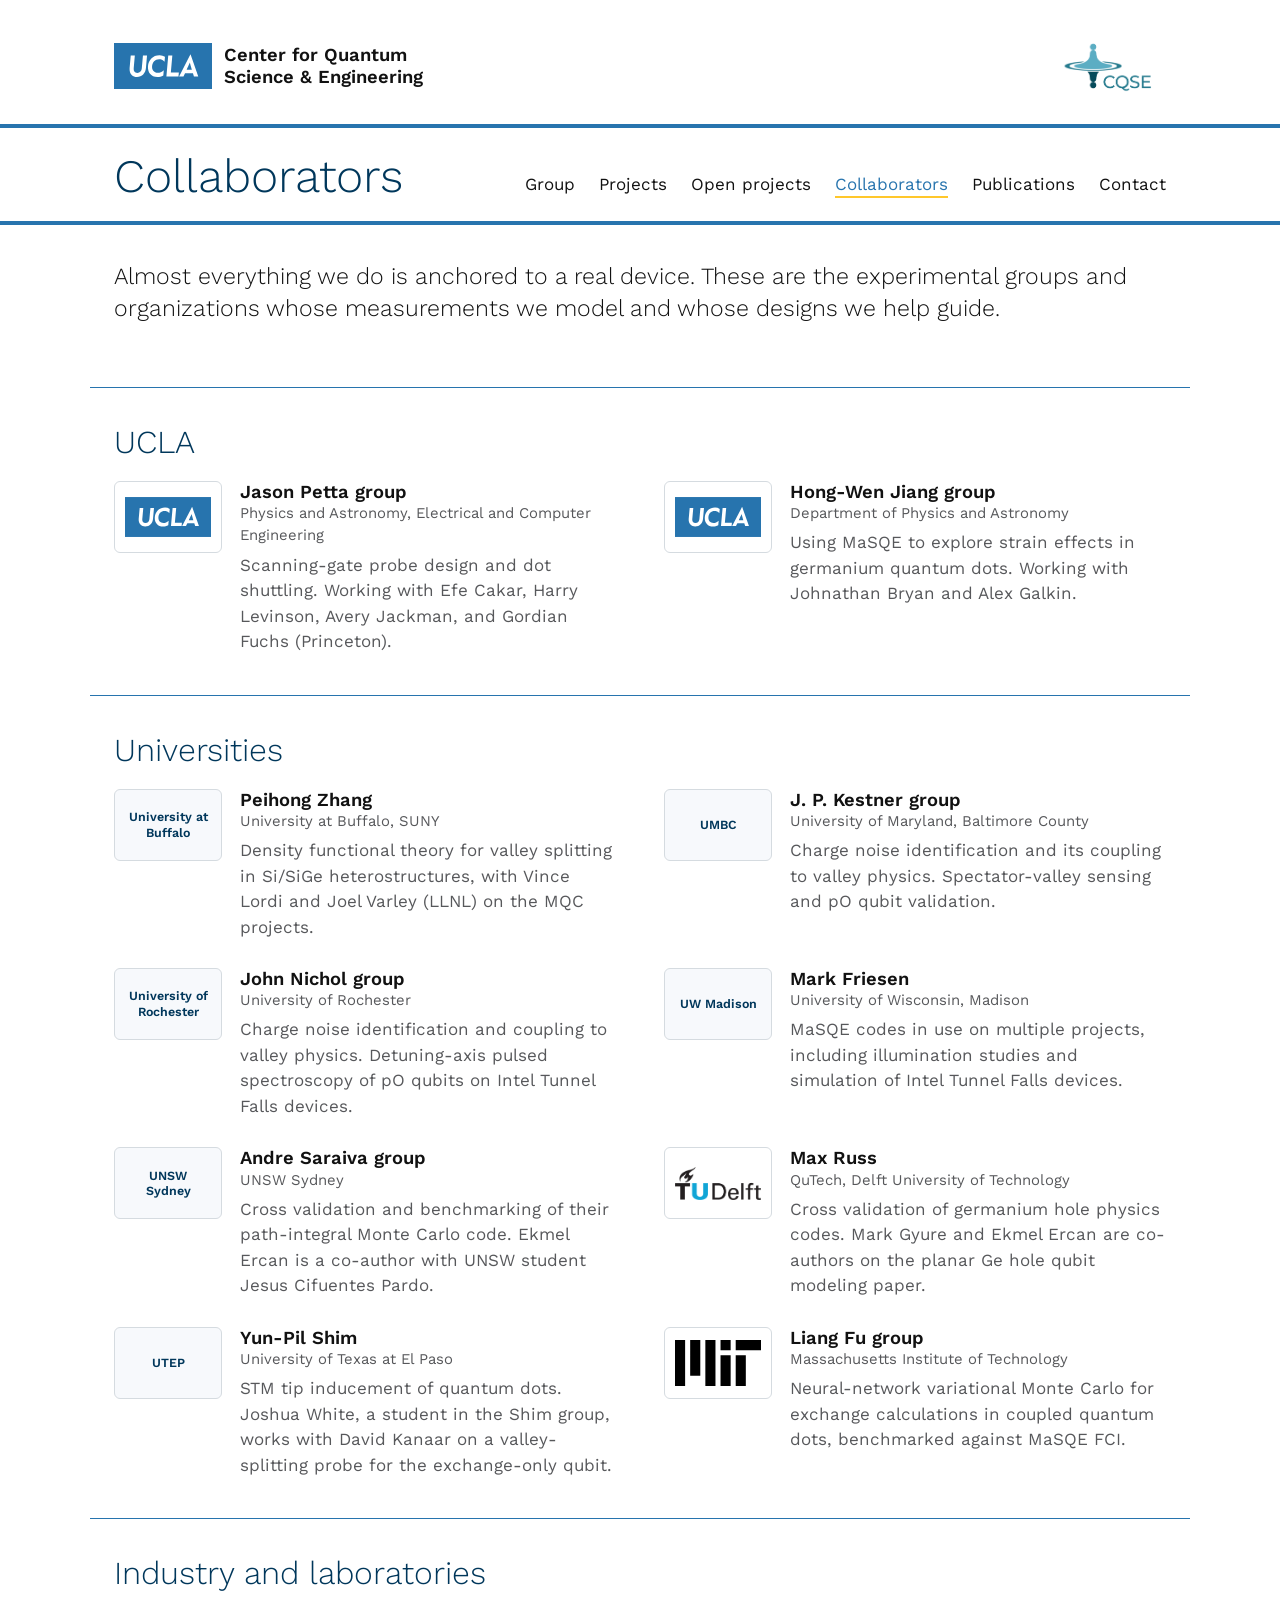
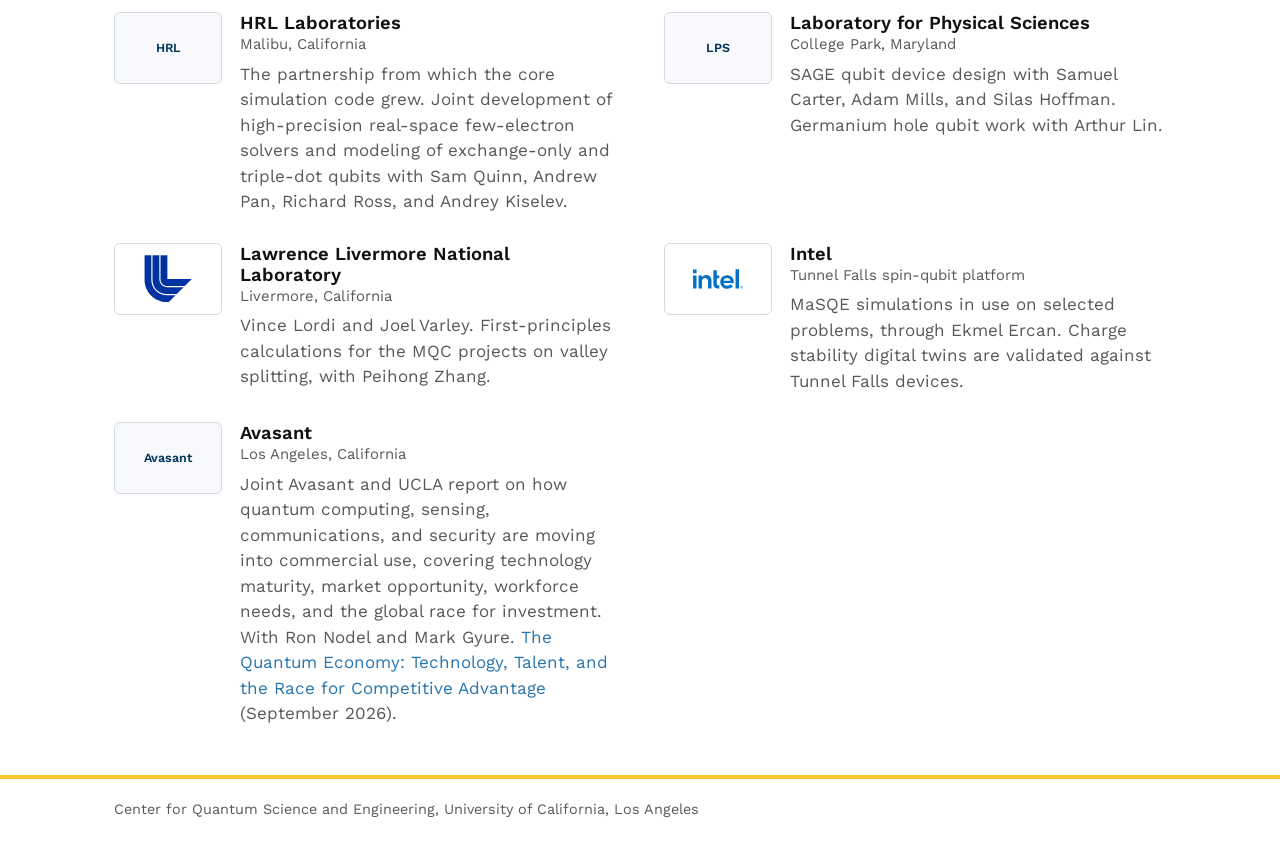
==== commit 4bc2c275: "Add files via upload" ====
--- a/collaborators.html
+++ b/collaborators.html
@@ -7,12 +7,12 @@
 <link rel="preconnect" href="https://fonts.googleapis.com">
 <link rel="preconnect" href="https://fonts.gstatic.com" crossorigin>
 <link href="https://fonts.googleapis.com/css2?family=Work+Sans:wght@300;400;600&display=swap" rel="stylesheet">
-<link rel="stylesheet" href="style.css">
+<link rel="stylesheet" href="style.css?v=202610130931">
 </head>
 <body>
 <header>
   <div class="wrap lockup">
-    <a class="ucla" href="https://www.cqse.ucla.edu/"><span class="ucla-mark">UCLA</span><span class="ucla-text">Center for Quantum<br>Science &amp; Engineering</span></a>
+    <a class="ucla" href="https://www.cqse.ucla.edu/"><img class="ucla-mark" src="images/logos/ucla.svg" alt="UCLA" width="98" height="46"><span class="ucla-text">Center for Quantum<br>Science &amp; Engineering</span></a>
     <img class="cqse" src="images/cqse-logo.png" alt="CQSE">
   </div>
   <div class="rule"></div>
@@ -26,51 +26,51 @@
 <main>
   <section class="wrap"><p class="lede narrow">Almost everything we do is anchored to a real device. These are the experimental groups and organizations whose measurements we model and whose designs we help guide.</p></section>
   <section class="wrap"><h2>UCLA</h2><div class="collab-grid"><div class="collab">
-      <div class="logo placeholder small-ph">[logo]</div>
+      <div class="logo" data-label="UCLA"><img src="images/logos/ucla.svg" alt="UCLA" loading="lazy" onerror="this.parentNode.classList.add('nologo'),this.remove()"></div>
       <div><h3>Jason Petta group</h3><div class="muted small">Physics and Astronomy, Electrical and Computer Engineering</div><p class="muted">Scanning-gate probe design and dot shuttling. Working with Efe Cakar, Harry Levinson, Avery Jackman, and Gordian Fuchs (Princeton).</p></div>
     </div><div class="collab">
-      <div class="logo placeholder small-ph">[logo]</div>
+      <div class="logo" data-label="UCLA"><img src="images/logos/ucla.svg" alt="UCLA" loading="lazy" onerror="this.parentNode.classList.add('nologo'),this.remove()"></div>
       <div><h3>Hong-Wen Jiang group</h3><div class="muted small">Department of Physics and Astronomy</div><p class="muted">Using MaSQE to explore strain effects in germanium quantum dots. Working with Johnathan Bryan and Alex Galkin.</p></div>
     </div></div></section>
 <section class="wrap"><h2>Universities</h2><div class="collab-grid"><div class="collab">
-      <div class="logo placeholder small-ph">[logo]</div>
+      <div class="logo" data-label="University at Buffalo"><img src="images/logos/buffalo.png" alt="University at Buffalo" loading="lazy" onerror="this.parentNode.classList.add('nologo'),this.remove()"></div>
       <div><h3>Peihong Zhang</h3><div class="muted small">University at Buffalo, SUNY</div><p class="muted">Density functional theory for valley splitting in Si/SiGe heterostructures, with Vince Lordi and Joel Varley (LLNL) on the MQC projects.</p></div>
     </div><div class="collab">
-      <div class="logo placeholder small-ph">[logo]</div>
+      <div class="logo" data-label="UMBC"><img src="images/logos/umbc.png" alt="UMBC" loading="lazy" onerror="this.parentNode.classList.add('nologo'),this.remove()"></div>
       <div><h3>J. P. Kestner group</h3><div class="muted small">University of Maryland, Baltimore County</div><p class="muted">Charge noise identification and its coupling to valley physics. Spectator-valley sensing and pO qubit validation.</p></div>
     </div><div class="collab">
-      <div class="logo placeholder small-ph">[logo]</div>
+      <div class="logo" data-label="University of Rochester"><img src="images/logos/rochester.png" alt="University of Rochester" loading="lazy" onerror="this.parentNode.classList.add('nologo'),this.remove()"></div>
       <div><h3>John Nichol group</h3><div class="muted small">University of Rochester</div><p class="muted">Charge noise identification and coupling to valley physics. Detuning-axis pulsed spectroscopy of pO qubits on Intel Tunnel Falls devices.</p></div>
     </div><div class="collab">
-      <div class="logo placeholder small-ph">[logo]</div>
+      <div class="logo" data-label="UW Madison"><img src="images/logos/wisc.png" alt="UW Madison" loading="lazy" onerror="this.parentNode.classList.add('nologo'),this.remove()"></div>
       <div><h3>Mark Friesen</h3><div class="muted small">University of Wisconsin, Madison</div><p class="muted">MaSQE codes in use on multiple projects, including illumination studies and simulation of Intel Tunnel Falls devices.</p></div>
     </div><div class="collab">
-      <div class="logo placeholder small-ph">[logo]</div>
+      <div class="logo" data-label="UNSW Sydney"><img src="images/logos/unsw.png" alt="UNSW Sydney" loading="lazy" onerror="this.parentNode.classList.add('nologo'),this.remove()"></div>
       <div><h3>Andre Saraiva group</h3><div class="muted small">UNSW Sydney</div><p class="muted">Cross validation and benchmarking of their path-integral Monte Carlo code. Ekmel Ercan is a co-author with UNSW student Jesus Cifuentes Pardo.</p></div>
     </div><div class="collab">
-      <div class="logo placeholder small-ph">[logo]</div>
+      <div class="logo" data-label="TU Delft"><img src="images/logos/tudelft.png" alt="TU Delft" loading="lazy" onerror="this.parentNode.classList.add('nologo'),this.remove()"></div>
       <div><h3>Max Russ</h3><div class="muted small">QuTech, Delft University of Technology</div><p class="muted">Cross validation of germanium hole physics codes. Mark Gyure and Ekmel Ercan are co-authors on the planar Ge hole qubit modeling paper.</p></div>
     </div><div class="collab">
-      <div class="logo placeholder small-ph">[logo]</div>
-      <div><h3>Yun-Pil Shim</h3><div class="muted small">University of Texas at El Paso</div><p class="muted">STM tip inducement of quantum dots.</p></div>
+      <div class="logo" data-label="UTEP"><img src="images/logos/utep.png" alt="UTEP" loading="lazy" onerror="this.parentNode.classList.add('nologo'),this.remove()"></div>
+      <div><h3>Yun-Pil Shim</h3><div class="muted small">University of Texas at El Paso</div><p class="muted">STM tip inducement of quantum dots. Joshua White, a student in the Shim group, works with David Kanaar on a valley-splitting probe for the exchange-only qubit.</p></div>
     </div><div class="collab">
-      <div class="logo placeholder small-ph">[logo]</div>
+      <div class="logo" data-label="MIT"><img src="images/logos/mit.svg" alt="MIT" loading="lazy" onerror="this.parentNode.classList.add('nologo'),this.remove()"></div>
       <div><h3>Liang Fu group</h3><div class="muted small">Massachusetts Institute of Technology</div><p class="muted">Neural-network variational Monte Carlo for exchange calculations in coupled quantum dots, benchmarked against MaSQE FCI.</p></div>
     </div></div></section>
 <section class="wrap"><h2>Industry and laboratories</h2><div class="collab-grid"><div class="collab">
-      <div class="logo placeholder small-ph">[logo]</div>
+      <div class="logo" data-label="HRL"><img src="images/logos/hrl.png" alt="HRL" loading="lazy" onerror="this.parentNode.classList.add('nologo'),this.remove()"></div>
       <div><h3>HRL Laboratories</h3><div class="muted small">Malibu, California</div><p class="muted">The partnership from which the core simulation code grew. Joint development of high-precision real-space few-electron solvers and modeling of exchange-only and triple-dot qubits with Sam Quinn, Andrew Pan, Richard Ross, and Andrey Kiselev.</p></div>
     </div><div class="collab">
-      <div class="logo placeholder small-ph">[logo]</div>
-      <div><h3>Laboratory for Physical Sciences</h3><div class="muted small">College Park, Maryland</div><p class="muted">SAGE qubit device design with Sam Carter's group, and germanium hole qubit work.</p></div>
+      <div class="logo" data-label="LPS"><img src="images/logos/lps.png" alt="LPS" loading="lazy" onerror="this.parentNode.classList.add('nologo'),this.remove()"></div>
+      <div><h3>Laboratory for Physical Sciences</h3><div class="muted small">College Park, Maryland</div><p class="muted">SAGE qubit device design with Samuel Carter, Adam Mills, and Silas Hoffman. Germanium hole qubit work with Arthur Lin.</p></div>
     </div><div class="collab">
-      <div class="logo placeholder small-ph">[logo]</div>
+      <div class="logo" data-label="LLNL"><img src="images/logos/llnl.svg" alt="LLNL" loading="lazy" onerror="this.parentNode.classList.add('nologo'),this.remove()"></div>
       <div><h3>Lawrence Livermore National Laboratory</h3><div class="muted small">Livermore, California</div><p class="muted">Vince Lordi and Joel Varley. First-principles calculations for the MQC projects on valley splitting, with Peihong Zhang.</p></div>
     </div><div class="collab">
-      <div class="logo placeholder small-ph">[logo]</div>
+      <div class="logo" data-label="Intel"><img src="images/logos/intel.svg" alt="Intel" loading="lazy" onerror="this.parentNode.classList.add('nologo'),this.remove()"></div>
       <div><h3>Intel</h3><div class="muted small">Tunnel Falls spin-qubit platform</div><p class="muted">MaSQE simulations in use on selected problems, through Ekmel Ercan. Charge stability digital twins are validated against Tunnel Falls devices.</p></div>
     </div><div class="collab">
-      <div class="logo placeholder small-ph">[logo]</div>
+      <div class="logo" data-label="Avasant"><img src="images/logos/avasant.png" alt="Avasant" loading="lazy" onerror="this.parentNode.classList.add('nologo'),this.remove()"></div>
       <div><h3>Avasant</h3><div class="muted small">Los Angeles, California</div><p class="muted">Joint Avasant and UCLA report on how quantum computing, sensing, communications, and security are moving into commercial use, covering technology maturity, market opportunity, workforce needs, and the global race for investment. With Ron Nodel and Mark Gyure. <a href="https://avasant.com/report/the-quantum-economy-technology-talent-and-the-race-for-competitive-advantage/" target="_blank" rel="noopener">The Quantum Economy: Technology, Talent, and the Race for Competitive Advantage</a> (September 2026).</p></div>
     </div></div></section>
 
--- a/style.css
+++ b/style.css
@@ -50,14 +50,9 @@
 .alumni ul { list-style: none; margin: 0; padding: 0; }
 
 /* projects */
-.project { display: grid; grid-template-columns: 400px 1fr; gap: 40px; align-items: start; padding: 32px 0; border-top: 1px solid var(--line); }
-.project:first-of-type { border-top: 0; padding-top: 0; }
-.project.flip { grid-template-columns: 1fr 400px; }
-.project.flip .pic { order: 2; }
 .placeholder { background: var(--lightblue); border: 1px solid var(--midblue); color: var(--navy); font-size: 0.9rem; text-align: center; display: flex; align-items: center; justify-content: center; padding: 20px; }
 .pic .placeholder { aspect-ratio: 16 / 10; width: 100%; }
 .pic img { width: 100%; height: auto; display: block; }
-.project h3 { margin-bottom: 10px; }
 .chips { display: flex; flex-wrap: wrap; gap: 8px 18px; margin: 4px 0 8px; font-size: 0.95rem; }
 .chip { display: inline-flex; align-items: center; gap: 8px; }
 .selpubs { margin-top: 14px; font-size: 0.95rem; }
@@ -69,19 +64,12 @@
 .tabs [role=tab] { font: inherit; font-size: 1.05rem; background: none; border: 0; border-bottom: 3px solid transparent; margin-bottom: -1px; padding: 12px 0 10px; color: var(--gray); cursor: pointer; }
 .tabs [role=tab][aria-selected=true] { color: var(--navy); font-weight: 600; border-bottom-color: var(--gold); }
 .panel .blurb { padding: 20px 0 4px; font-size: 1.25rem; color: var(--navy); }
-.panel .project:first-of-type { padding-top: 12px; }
-.sub { margin-top: 10px; }
-.sub h4 { margin: 0 0 2px; font-size: 1.05rem; }
-.sub p { font-size: 0.97rem; }
 .face { width: 32px; height: 32px; border-radius: 50%; object-fit: cover; border: 2px solid var(--gold); flex-shrink: 0; }
 .face.alum { border-color: var(--midblue); }
 .face.empty { display: inline-block; background: var(--lightblue); }
 .alumni li { display: flex; align-items: center; gap: 10px; margin: 6px 0; }
 
 /* open projects */
-.open { list-style: none; margin: 0; padding: 0; display: grid; grid-template-columns: repeat(2, minmax(0, 1fr)); gap: 24px 48px; }
-.open li { border-top: 1px solid var(--line); padding-top: 12px; }
-.open p { margin: 6px 0 8px; }
 .open .who { color: var(--navy); font-size: 0.9rem; }
 .narrow { max-width: 60ch; }
 
@@ -119,7 +107,6 @@
 .headshot .ph { color: var(--navy); font-size: 0.8rem; padding: 12px; text-align: center; }
 .face.empty { display: inline-block; width: 32px; height: 32px; border-radius: 50%; background: var(--lightblue); border: 2px solid var(--midblue); }
 .pic img { transition: transform 0.4s ease; }
-.project:hover .pic img { transform: scale(1.02); }
 .tabs [role=tab] { transition: color 0.2s ease, border-color 0.2s ease; }
 .tabs [role=tab]:hover { color: var(--navy); }
 .more-btn { font: inherit; font-size: 0.95rem; margin-top: 14px; padding: 8px 16px; background: transparent; color: var(--blue); border: 1px solid var(--blue); cursor: pointer; transition: background 0.2s ease, color 0.2s ease; }
@@ -174,12 +161,9 @@
 
 /* responsive */
 @media (max-width: 900px) {
-  .project { grid-template-columns: 1fr; gap: 20px; }
-  .project.flip .pic { order: 0; }
   .contact { grid-template-columns: 1fr; gap: 28px; }
   .contact .join { padding-top: 0; }
   .collab-grid { grid-template-columns: 1fr; }
-  .open { grid-template-columns: 1fr; }
 }
 @media (max-width: 720px) {
   body { font-size: 16px; }
@@ -192,3 +176,115 @@
   .pubs li { grid-template-columns: 1fr; gap: 2px; }
   .titlebar { padding-bottom: 12px; }
 }
+
+/* ---------- expandable project rows ---------- */
+.acc-list { border-top: 1px solid var(--line); }
+.acc-item { border-bottom: 1px solid var(--line); }
+.proj-h { margin: 0; font-size: inherit; font-weight: inherit; }
+.acc-toggle { font: inherit; color: var(--ink); background: none; border: 0; width: 100%; display: flex; align-items: center; gap: 16px; text-align: left; cursor: pointer; padding: 16px 8px; transition: background 0.2s ease; }
+.acc-toggle:hover { background: #F7F9FC; }
+.acc-toggle:focus-visible { outline: 2px solid var(--gold); outline-offset: -2px; }
+.proj-title { flex: 1; font-size: 1.2rem; font-weight: 600; line-height: 1.3; transition: color 0.2s ease; }
+.acc-toggle:hover .proj-title, .is-open > .proj-h .proj-title { color: var(--navy); }
+.chev { width: 20px; height: 20px; flex-shrink: 0; color: var(--gray); transition: transform 0.4s cubic-bezier(.2,.8,.2,1), color 0.2s ease; }
+.acc-toggle:hover .chev { color: var(--navy); }
+.is-open > .acc-toggle .chev, .is-open > .proj-h .chev { transform: rotate(180deg); color: var(--navy); }
+.faces { display: inline-flex; flex-shrink: 0; padding-left: 8px; }
+.faces .face { width: 28px; height: 28px; margin-left: -8px; box-shadow: 0 0 0 2px #fff; transition: transform 0.25s ease; }
+.faces .face.empty { width: 28px; height: 28px; }
+.acc-toggle:hover .faces .face { transform: translateY(-2px); }
+.acc-body { display: grid; grid-template-rows: 0fr; transition: grid-template-rows 0.45s cubic-bezier(.2,.8,.2,1); }
+.is-open > .acc-body { grid-template-rows: 1fr; }
+.acc-inner { overflow: hidden; min-height: 0; }
+.proj-grid { display: grid; grid-template-columns: 340px 1fr; gap: 36px; align-items: start; padding: 6px 8px 30px; opacity: 0; transform: translateY(-10px); transition: opacity 0.3s ease, transform 0.45s cubic-bezier(.2,.8,.2,1); }
+.project.is-open .proj-grid { opacity: 1; transform: none; transition-delay: 0.08s; }
+.project.flip .proj-grid { grid-template-columns: 1fr 340px; }
+.project.flip .pic { order: 2; }
+.project .body > p { margin-top: 0; }
+.panel:not([hidden]) .project { animation: rowin 0.5s cubic-bezier(.2,.8,.2,1) both; animation-delay: calc(var(--i, 0) * 70ms); }
+@keyframes rowin { from { opacity: 0; transform: translateY(10px); } to { opacity: 1; transform: none; } }
+
+/* sub-topics inside a project (pO, radiation) */
+.sub { border-bottom: 0; border-top: 1px solid var(--line); }
+.sub:last-of-type { border-bottom: 1px solid var(--line); margin-bottom: 14px; }
+.sub-toggle { padding: 10px 2px; gap: 10px; }
+.sub-title { flex: 1; font-weight: 600; font-size: 1rem; }
+.sub-toggle .chev { width: 16px; height: 16px; }
+.sub .acc-inner p { margin: 0 2px 12px; font-size: 0.97rem; }
+
+/* open projects */
+.open { list-style: none; margin: 0; padding: 0; }
+.o-toggle { padding: 13px 8px; }
+.o-title { flex: 1; font-weight: 600; font-size: 1.02rem; }
+.oitem .acc-inner { padding: 0 8px; }
+.oitem .acc-inner p { margin: 0 0 6px; max-width: 72ch; }
+.oitem .who { padding-bottom: 14px; }
+
+/* ---------- search (small, in the title bar) ---------- */
+.visually-hidden { position: absolute; width: 1px; height: 1px; overflow: hidden; clip: rect(0 0 0 0); white-space: nowrap; }
+.lockup .hsearch { margin-left: auto; margin-right: 12px; }
+.hsearch { position: relative; width: 200px; transition: width 0.3s cubic-bezier(.2,.8,.2,1); }
+.hsearch:focus-within { width: 270px; }
+.search-box { position: relative; display: flex; align-items: center; }
+.s-icon { position: absolute; left: 10px; width: 15px; height: 15px; color: var(--gray); pointer-events: none; }
+#proj-search { font: inherit; font-size: 0.9rem; width: 100%; height: 34px; padding: 0 30px 0 32px; border: 1px solid var(--line); border-radius: 999px; background: #F7F9FC; color: var(--ink); transition: border-color 0.2s ease, box-shadow 0.2s ease, background 0.2s ease; -webkit-appearance: none; appearance: none; }
+#proj-search::placeholder { color: #8A8F96; }
+#proj-search:focus { outline: none; background: #fff; border-color: var(--blue); box-shadow: 0 0 0 3px rgba(255,199,43,0.5); }
+#proj-search::-webkit-search-cancel-button { display: none; }
+.s-clear { position: absolute; right: 4px; font: inherit; font-size: 1.15rem; line-height: 1; width: 26px; height: 26px; border: 0; background: none; color: var(--gray); cursor: pointer; border-radius: 50%; }
+.s-clear:hover { color: var(--navy); background: #EEF2F7; }
+.search-results { position: absolute; top: calc(100% + 8px); right: 0; width: min(520px, calc(100vw - 32px)); max-height: min(70vh, 640px); overflow-y: auto; background: #fff; border: 1px solid var(--line); border-radius: 6px; box-shadow: 0 14px 40px rgba(0,55,91,0.18); padding: 4px 14px 10px; z-index: 30; animation: dropin 0.22s cubic-bezier(.2,.8,.2,1); }
+@keyframes dropin { from { opacity: 0; transform: translateY(-6px); } to { opacity: 1; transform: none; } }
+.sr-group { margin-bottom: 6px; }
+.sr-group h3 { font-size: 0.72rem; letter-spacing: 0.08em; text-transform: uppercase; color: var(--navy); margin: 12px 0 4px; }
+.sr-group ul { list-style: none; margin: 0; padding: 0; }
+.sr-group li { border-top: 1px solid var(--line); }
+.sr-group li:first-child { border-top: 0; }
+.sr-item { font: inherit; color: var(--ink); background: none; border: 0; width: 100%; text-align: left; cursor: pointer; display: grid; gap: 1px; padding: 8px 6px; border-radius: 4px; text-decoration: none; transition: background 0.15s ease; }
+.sr-item:hover, .sr-item:focus-visible { background: #F2F6FB; text-decoration: none; }
+.sr-item:focus-visible { outline: 2px solid var(--gold); outline-offset: -2px; }
+.sr-title { font-weight: 600; font-size: 0.95rem; color: var(--blue); }
+.sr-item:hover .sr-title { color: var(--navy); }
+.sr-meta { font-size: 0.78rem; color: var(--navy); }
+.sr-snip { font-size: 0.82rem; color: var(--gray); }
+.search-results mark { background: #FFE9A8; color: inherit; padding: 0 1px; border-radius: 2px; }
+.sr-none { color: var(--gray); font-size: 0.9rem; padding: 12px 4px 6px; margin: 0; }
+
+@media (max-width: 900px) {
+  .proj-grid, .project.flip .proj-grid { grid-template-columns: 1fr; gap: 18px; }
+  .project.flip .pic { order: 0; }
+}
+@media (max-width: 720px) {
+  .tabs { flex-wrap: nowrap; overflow-x: auto; gap: 0 22px; margin: 0 -24px 8px; padding: 0 24px; scrollbar-width: none; -webkit-overflow-scrolling: touch; scroll-snap-type: x proximity; }
+  .tabs::-webkit-scrollbar { display: none; }
+  .tabs [role=tab] { white-space: nowrap; flex-shrink: 0; scroll-snap-align: start; }
+  .proj-title { font-size: 1.05rem; }
+  .faces .face, .faces .face.empty { width: 24px; height: 24px; }
+  .lockup { flex-wrap: wrap; }
+  .lockup .ucla { flex: 1 1 0; min-width: 0; }
+  .lockup .hsearch, .lockup .hsearch:focus-within { order: 3; width: 100%; margin: 4px 0 0; }
+  .search-results { left: 0; right: 0; width: auto; }
+}
+@media (prefers-reduced-motion: reduce) {
+  .panel:not([hidden]) .project, .search-results { animation: none; }
+  .proj-grid { opacity: 1; transform: none; }
+}
+.panel:not([hidden]) .project.flash, .oitem.flash, .pubs li.flash { animation: flash 1.6s ease; }
+/* keep the closed drawer's shadow fully off-screen */
+.person-panel { transform: translateX(calc(-100% - 72px)); }
+
+/* sub-topic owner line */
+.sub .who { margin: -4px 2px 12px; color: var(--navy); }
+
+/* official UCLA logo in the header */
+img.ucla-mark { display: block; height: 46px; width: auto; padding: 0; background: none; flex-shrink: 0; }
+
+/* collaborator logos */
+.collab .logo { width: 108px; height: 72px; flex-shrink: 0; display: flex; align-items: center; justify-content: center; padding: 10px; background: #fff; border: 1px solid var(--line); border-radius: 6px; }
+.collab .logo img { display: block; max-width: 100%; max-height: 100%; width: auto; height: auto; object-fit: contain; }
+.collab .logo.nologo { background: #F7F9FC; }
+.collab .logo.nologo::after { content: attr(data-label); color: var(--navy); font-weight: 600; font-size: 0.78rem; line-height: 1.25; text-align: center; }
+@media (max-width: 720px) {
+  img.ucla-mark { height: 36px; }
+  .collab .logo { width: 84px; height: 60px; padding: 8px; }
+}
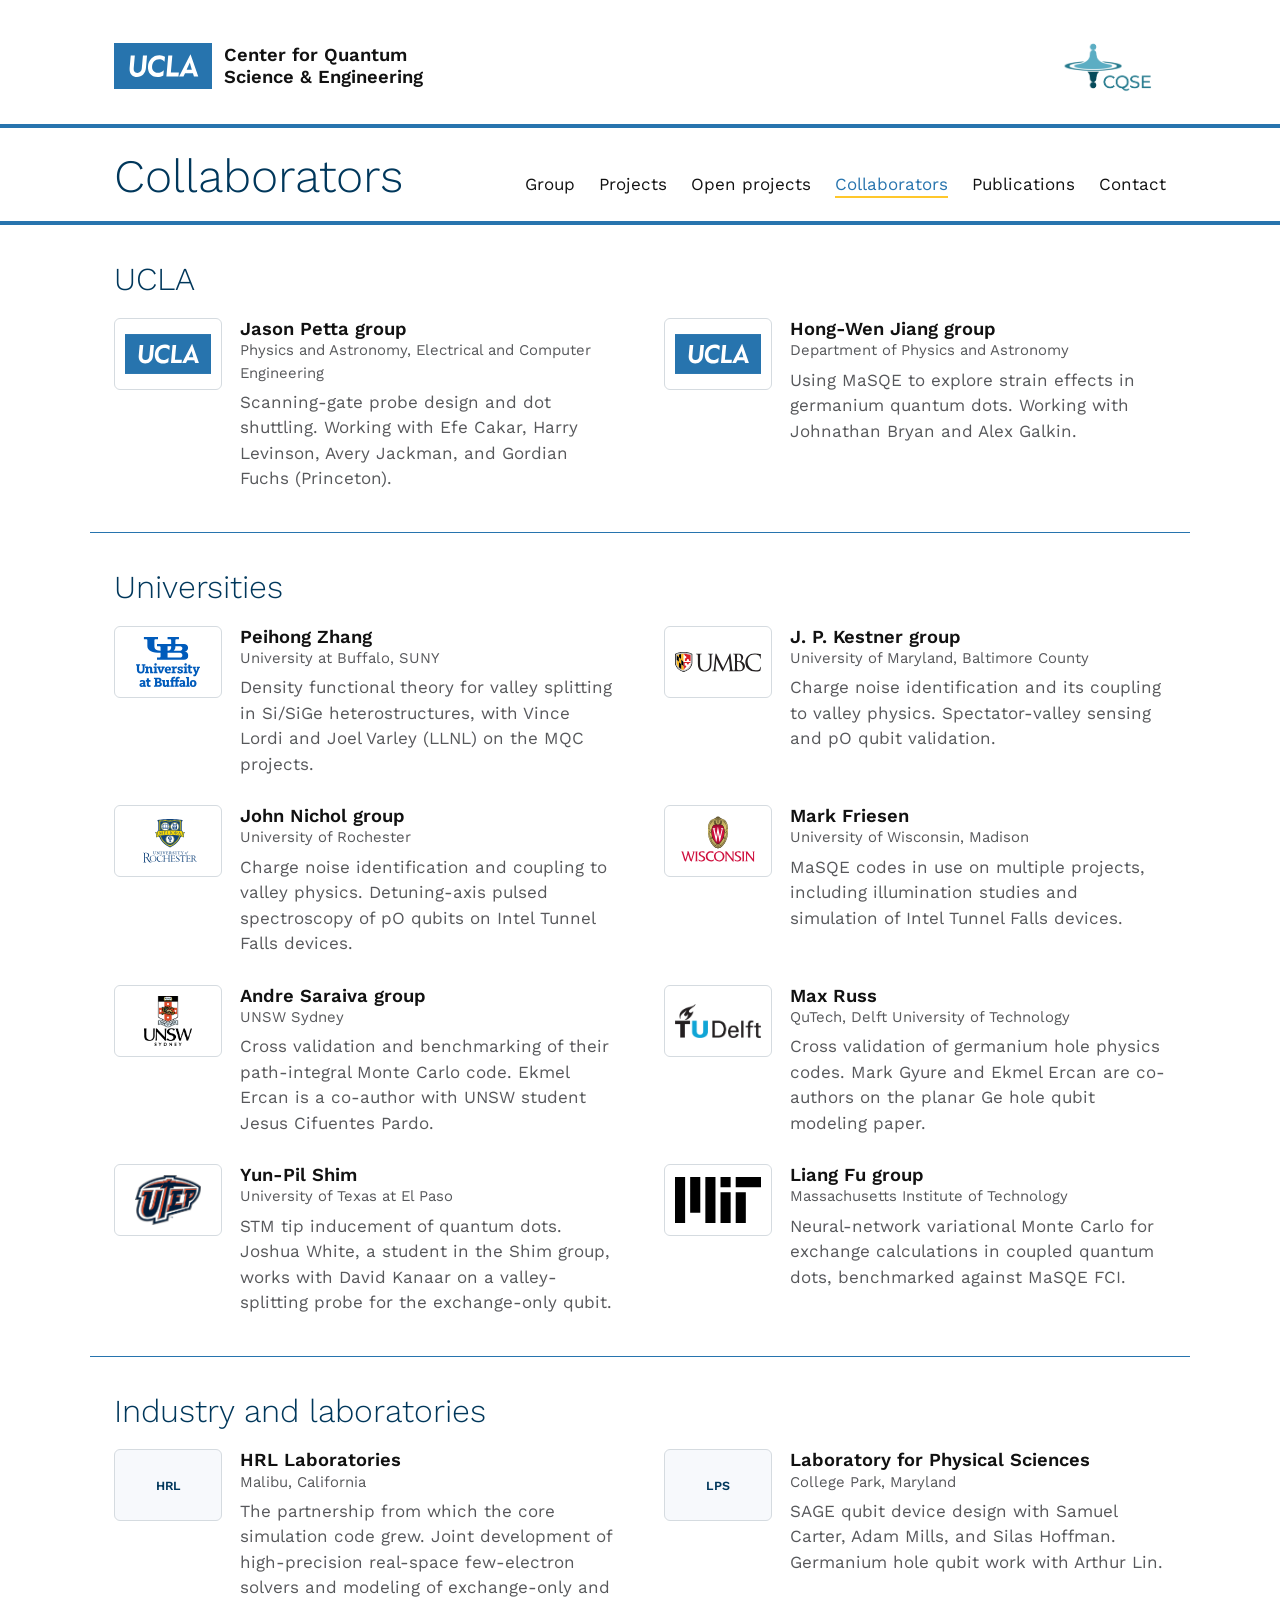
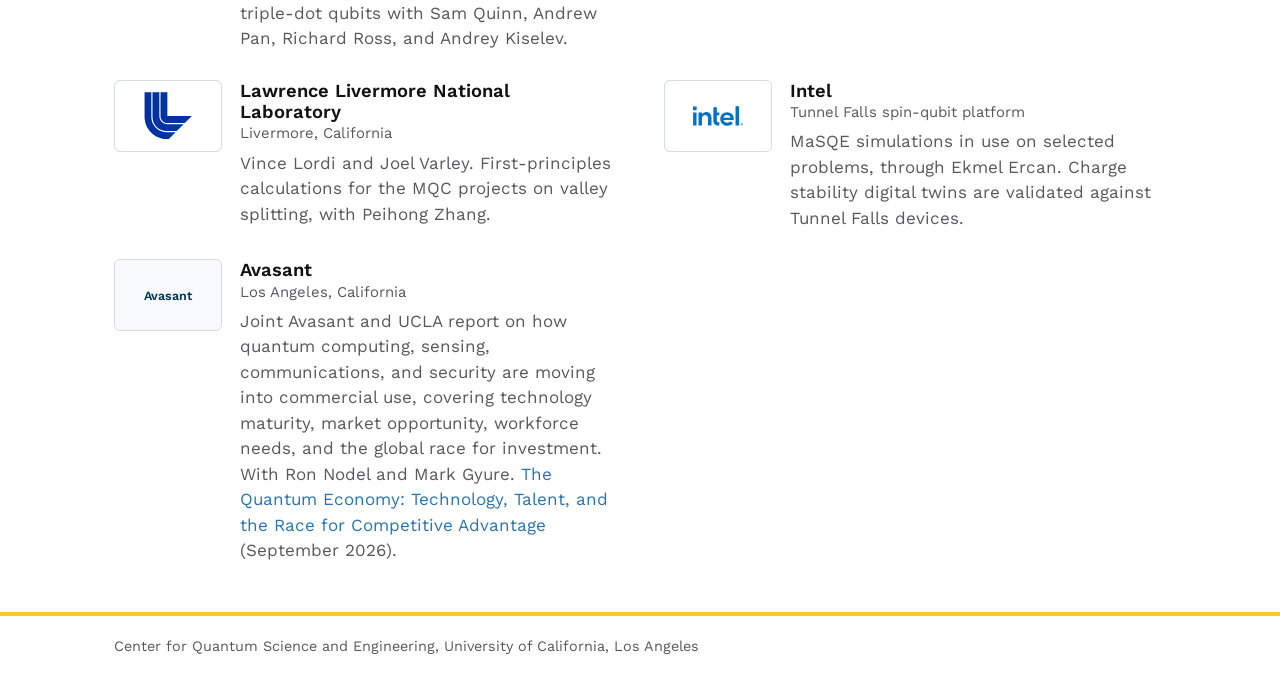
==== commit 8f575dc6: "Add files via upload" ====
--- a/collaborators.html
+++ b/collaborators.html
@@ -7,7 +7,7 @@
 <link rel="preconnect" href="https://fonts.googleapis.com">
 <link rel="preconnect" href="https://fonts.gstatic.com" crossorigin>
 <link href="https://fonts.googleapis.com/css2?family=Work+Sans:wght@300;400;600&display=swap" rel="stylesheet">
-<link rel="stylesheet" href="style.css?v=202610130931">
+<link rel="stylesheet" href="style.css?v=202610131056">
 </head>
 <body>
 <header>
@@ -24,7 +24,6 @@
 </header>
 
 <main>
-  <section class="wrap"><p class="lede narrow">Almost everything we do is anchored to a real device. These are the experimental groups and organizations whose measurements we model and whose designs we help guide.</p></section>
   <section class="wrap"><h2>UCLA</h2><div class="collab-grid"><div class="collab">
       <div class="logo" data-label="UCLA"><img src="images/logos/ucla.svg" alt="UCLA" loading="lazy" onerror="this.parentNode.classList.add('nologo'),this.remove()"></div>
       <div><h3>Jason Petta group</h3><div class="muted small">Physics and Astronomy, Electrical and Computer Engineering</div><p class="muted">Scanning-gate probe design and dot shuttling. Working with Efe Cakar, Harry Levinson, Avery Jackman, and Gordian Fuchs (Princeton).</p></div>
@@ -33,16 +32,16 @@
       <div><h3>Hong-Wen Jiang group</h3><div class="muted small">Department of Physics and Astronomy</div><p class="muted">Using MaSQE to explore strain effects in germanium quantum dots. Working with Johnathan Bryan and Alex Galkin.</p></div>
     </div></div></section>
 <section class="wrap"><h2>Universities</h2><div class="collab-grid"><div class="collab">
-      <div class="logo" data-label="University at Buffalo"><img src="images/logos/buffalo.png" alt="University at Buffalo" loading="lazy" onerror="this.parentNode.classList.add('nologo'),this.remove()"></div>
+      <div class="logo" data-label="University at Buffalo"><img src="images/logos/buffalo.svg" alt="University at Buffalo" loading="lazy" onerror="this.parentNode.classList.add('nologo'),this.remove()"></div>
       <div><h3>Peihong Zhang</h3><div class="muted small">University at Buffalo, SUNY</div><p class="muted">Density functional theory for valley splitting in Si/SiGe heterostructures, with Vince Lordi and Joel Varley (LLNL) on the MQC projects.</p></div>
     </div><div class="collab">
-      <div class="logo" data-label="UMBC"><img src="images/logos/umbc.png" alt="UMBC" loading="lazy" onerror="this.parentNode.classList.add('nologo'),this.remove()"></div>
+      <div class="logo" data-label="UMBC"><img src="images/logos/umbc.svg" alt="UMBC" loading="lazy" onerror="this.parentNode.classList.add('nologo'),this.remove()"></div>
       <div><h3>J. P. Kestner group</h3><div class="muted small">University of Maryland, Baltimore County</div><p class="muted">Charge noise identification and its coupling to valley physics. Spectator-valley sensing and pO qubit validation.</p></div>
     </div><div class="collab">
-      <div class="logo" data-label="University of Rochester"><img src="images/logos/rochester.png" alt="University of Rochester" loading="lazy" onerror="this.parentNode.classList.add('nologo'),this.remove()"></div>
+      <div class="logo" data-label="University of Rochester"><img src="images/logos/rochester.svg" alt="University of Rochester" loading="lazy" onerror="this.parentNode.classList.add('nologo'),this.remove()"></div>
       <div><h3>John Nichol group</h3><div class="muted small">University of Rochester</div><p class="muted">Charge noise identification and coupling to valley physics. Detuning-axis pulsed spectroscopy of pO qubits on Intel Tunnel Falls devices.</p></div>
     </div><div class="collab">
-      <div class="logo" data-label="UW Madison"><img src="images/logos/wisc.png" alt="UW Madison" loading="lazy" onerror="this.parentNode.classList.add('nologo'),this.remove()"></div>
+      <div class="logo" data-label="UW Madison"><img src="images/logos/wisc.svg" alt="UW Madison" loading="lazy" onerror="this.parentNode.classList.add('nologo'),this.remove()"></div>
       <div><h3>Mark Friesen</h3><div class="muted small">University of Wisconsin, Madison</div><p class="muted">MaSQE codes in use on multiple projects, including illumination studies and simulation of Intel Tunnel Falls devices.</p></div>
     </div><div class="collab">
       <div class="logo" data-label="UNSW Sydney"><img src="images/logos/unsw.png" alt="UNSW Sydney" loading="lazy" onerror="this.parentNode.classList.add('nologo'),this.remove()"></div>
--- a/style.css
+++ b/style.css
@@ -288,3 +288,9 @@
   img.ucla-mark { height: 36px; }
   .collab .logo { width: 84px; height: 60px; padding: 8px; }
 }
+
+/* paper figures in project rows */
+.pic .fig-link { display: block; border: 1px solid var(--line); border-radius: 4px; background: #fff; padding: 8px; cursor: zoom-in; }
+.pic .fig-link:hover { border-color: var(--midblue); }
+.pic .fig-cap { margin-top: 6px; }
+.project:hover .pic img { transform: none; }
